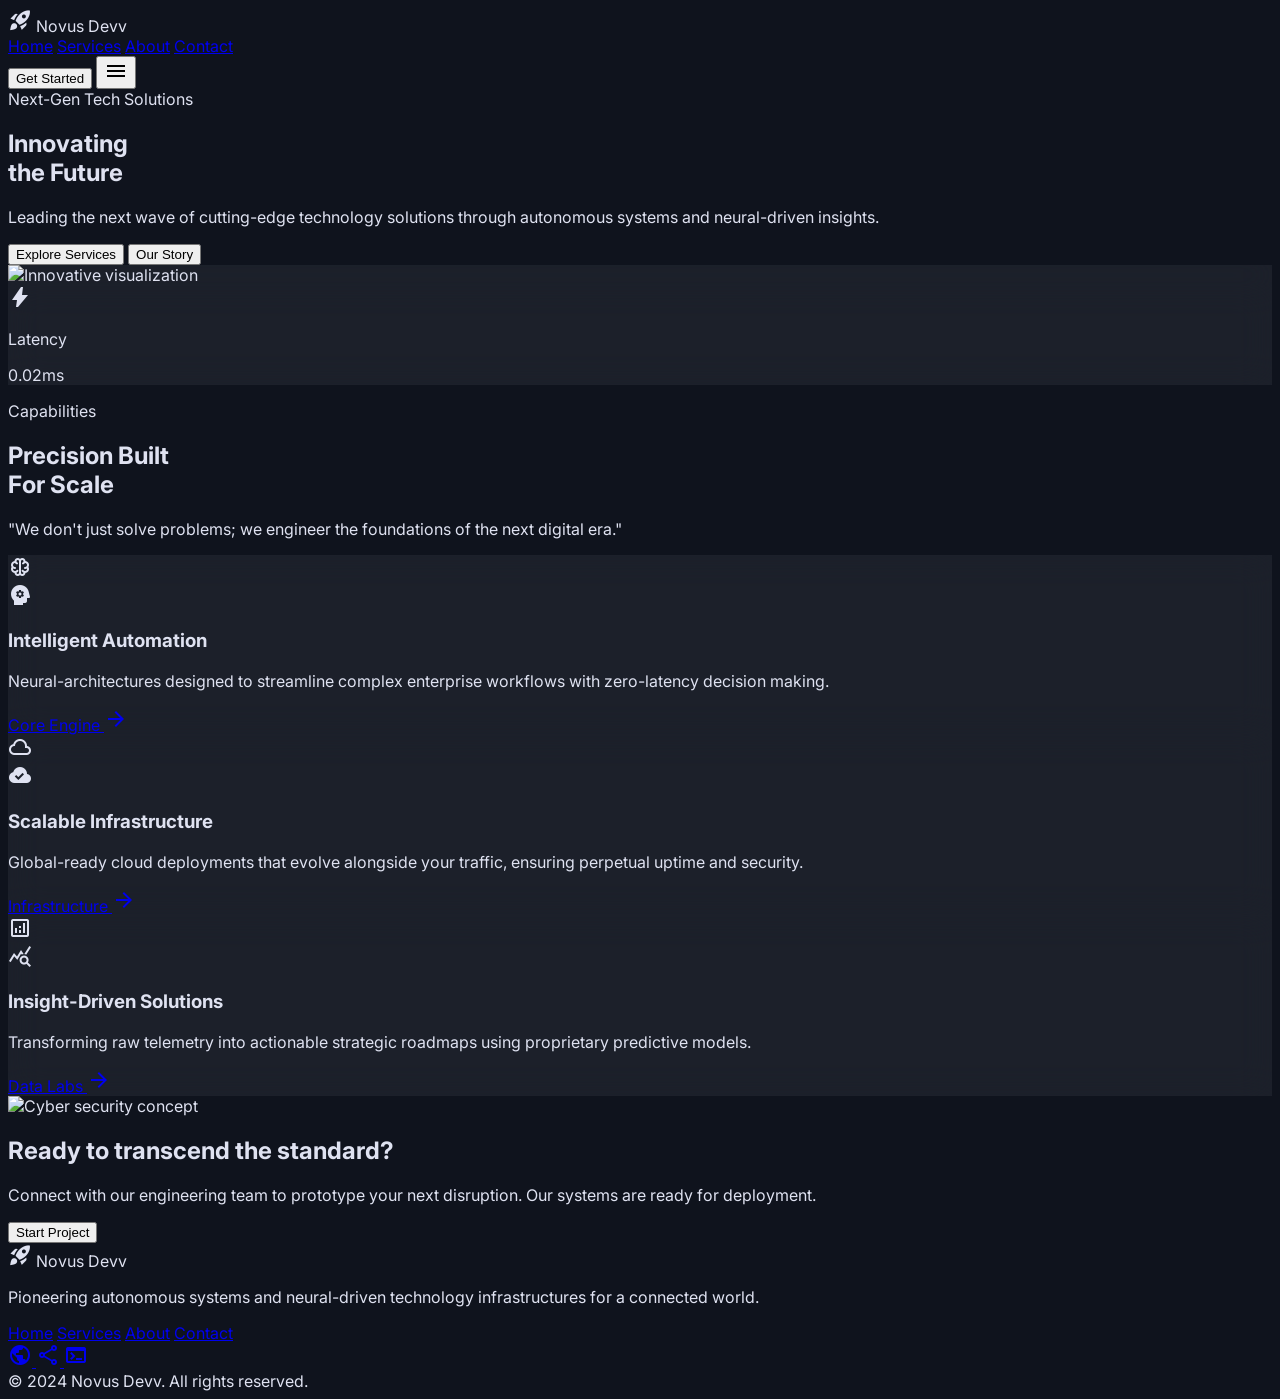
==== index.html @ b2e3a63e "Add files via upload" ====
<!DOCTYPE html>

<html class="dark" lang="en"><head>
<meta charset="utf-8"/>
<meta content="width=device-width, initial-scale=1.0" name="viewport"/>
<title>Novus Devv | Innovating the Future</title>
<script src="https://cdn.tailwindcss.com?plugins=forms,container-queries"></script>
<link href="https://fonts.googleapis.com/css2?family=Inter:wght@100..900&amp;display=swap" rel="stylesheet"/>
<link href="https://fonts.googleapis.com/css2?family=Material+Symbols+Outlined:wght,FILL@100..700,0..1&amp;display=swap" rel="stylesheet"/>
<link href="https://fonts.googleapis.com/css2?family=Material+Symbols+Outlined:wght,FILL@100..700,0..1&amp;display=swap" rel="stylesheet"/>
<script id="tailwind-config">
      tailwind.config = {
        darkMode: "class",
        theme: {
          extend: {
            colors: {
              "on-primary-container": "#00626e",
              "secondary-fixed": "#dfe2f1",
              "on-tertiary-fixed": "#1a1c1c",
              "surface-dim": "#0f131d",
              "on-secondary-container": "#b5b8c6",
              "tertiary-fixed-dim": "#c6c6c7",
              "secondary": "#c3c6d4",
              "inverse-surface": "#dfe2f1",
              "tertiary": "#ececec",
              "outline-variant": "#3b494c",
              "surface-container-low": "#171b26",
              "on-primary-fixed": "#001f24",
              "surface-variant": "#313540",
              "surface-bright": "#353944",
              "tertiary-container": "#d0d0d0",
              "on-secondary-fixed-variant": "#434652",
              "error": "#ffb4ab",
              "surface-container-high": "#262a35",
              "surface-tint": "#00daf3",
              "on-surface": "#dfe2f1",
              "primary-fixed-dim": "#00daf3",
              "on-background": "#dfe2f1",
              "on-secondary-fixed": "#171b26",
              "outline": "#849396",
              "secondary-container": "#454955",
              "on-secondary": "#2c303b",
              "on-tertiary": "#2f3131",
              "error-container": "#93000a",
              "on-surface-variant": "#bac9cc",
              "background": "#0f131d",
              "on-tertiary-container": "#575959",
              "secondary-fixed-dim": "#c3c6d4",
              "inverse-primary": "#006875",
              "on-primary-fixed-variant": "#004f58",
              "tertiary-fixed": "#e2e2e2",
              "surface-container-lowest": "#0a0e18",
              "inverse-on-surface": "#2c303b",
              "on-tertiary-fixed-variant": "#454747",
              "surface-container": "#1c1f2a",
              "on-error-container": "#ffdad6",
              "primary-fixed": "#9cf0ff",
              "on-primary": "#00363d",
              "primary-container": "#00e5ff",
              "primary": "#c3f5ff",
              "on-error": "#690005",
              "surface-container-highest": "#313540",
              "surface": "#0f131d"
            },
            fontFamily: {
              "headline": ["Inter"],
              "body": ["Inter"],
              "label": ["Inter"]
            },
            borderRadius: {"DEFAULT": "0.25rem", "lg": "0.5rem", "xl": "0.75rem", "2xl": "1rem", "3xl": "1.5rem", "full": "9999px"},
          },
        },
      }
    </script>
<style>
      body {
        background-color: #0f131d;
        color: #dfe2f1;
        font-family: 'Inter', sans-serif;
      }
      .material-symbols-outlined {
        font-variation-settings: 'FILL' 0, 'wght' 400, 'GRAD' 0, 'opsz' 24;
      }
      .glass-panel {
        background: rgba(49, 53, 64, 0.4);
        backdrop-filter: blur(16px);
        -webkit-backdrop-filter: blur(16px);
      }
      .glow-shadow {
        box-shadow: 0 20px 50px rgba(0, 229, 255, 0.08);
      }
    </style>
<style>
    body {
      min-height: max(884px, 100dvh);
    }
  </style>
  </head>
<body class="selection:bg-primary-container selection:text-on-primary-container">
<!-- TopAppBar -->
<header class="fixed top-0 w-full z-50 bg-slate-950/60 backdrop-blur-xl shadow-[0_20px_50px_rgba(0,229,255,0.08)]">
<div class="flex justify-between items-center w-full px-8 py-4 max-w-7xl mx-auto">
<div class="flex items-center gap-3 group cursor-pointer">
<span class="material-symbols-outlined text-cyan-400 text-3xl" style="font-variation-settings: 'FILL' 1;">rocket_launch</span>
<span class="text-cyan-400 font-black tracking-tighter text-2xl uppercase font-['Inter']">Novus Devv</span>
</div>
<nav class="hidden md:flex items-center gap-8">
<a class="text-cyan-400 font-bold border-b-2 border-cyan-400 pb-1" href="index.html">Home</a>
<a class="text-slate-400 font-medium hover:text-cyan-200 transition-colors" href="services.html">Services</a>
<a class="text-slate-400 font-medium hover:text-cyan-200 transition-colors" href="about.html">About</a>
<a class="text-slate-400 font-medium hover:text-cyan-200 transition-colors" href="contact.html">Contact</a>
</nav>
<div class="flex items-center gap-4">
<button class="hidden md:block px-6 py-2.5 bg-gradient-to-br from-primary-container to-primary-fixed-dim text-on-primary-container font-bold rounded-full active:scale-95 transition-all duration-300 shadow-lg shadow-cyan-500/20 hover:shadow-cyan-500/40">
                    Get Started
                </button>
<button class="md:hidden text-on-surface p-2 hover:bg-white/5 rounded-xl transition-colors">
<span class="material-symbols-outlined text-3xl">menu</span>
</button>
</div>
</div>
<div class="h-[1px] w-full bg-gradient-to-r from-transparent via-cyan-500/20 to-transparent"></div>
</header>
<main>
<!-- Hero Section -->
<section class="relative pt-44 pb-24 px-8 overflow-hidden min-h-screen flex items-center">
<!-- Background Decorative Elements -->
<div class="absolute top-[-10%] right-[-5%] w-[600px] h-[600px] bg-primary-container/10 rounded-full blur-[120px]"></div>
<div class="absolute bottom-[10%] left-[-5%] w-[400px] h-[400px] bg-surface-container-highest/30 rounded-full blur-[100px]"></div>
<div class="max-w-7xl mx-auto w-full grid grid-cols-1 lg:grid-cols-2 gap-16 items-center relative z-10">
<div class="space-y-8">
<div class="inline-flex items-center gap-2 px-3 py-1 rounded-full bg-primary-container/10 border border-primary-container/20">
<span class="w-2 h-2 rounded-full bg-primary-container animate-pulse"></span>
<span class="text-[10px] uppercase tracking-[0.2em] font-bold text-primary-container">Next-Gen Tech Solutions</span>
</div>
<h1 class="font-['Inter'] font-black tracking-tight text-6xl md:text-8xl text-on-background leading-[0.9]">
                        Innovating <br/> <span class="text-transparent bg-clip-text bg-gradient-to-r from-primary-container via-cyan-300 to-white">the Future</span>
</h1>
<p class="text-on-surface-variant text-xl md:text-2xl max-w-xl leading-relaxed">
                        Leading the next wave of cutting-edge technology solutions through autonomous systems and neural-driven insights.
                    </p>
<div class="flex flex-wrap gap-6 pt-4">
<button class="px-10 py-4 bg-gradient-to-br from-primary-container to-primary-fixed-dim text-on-primary-container font-extrabold rounded-3xl active:scale-95 transition-all duration-300 hover:scale-105 shadow-2xl shadow-cyan-500/25">
                            Explore Services
                        </button>
<button class="px-10 py-4 border-2 border-outline-variant/30 text-on-surface font-bold rounded-3xl hover:bg-white/5 transition-all duration-300 active:scale-95">
                            Our Story
                        </button>
</div>
</div>
<div class="relative group">
<div class="absolute -inset-1 bg-gradient-to-r from-cyan-500/20 to-purple-500/20 rounded-3xl blur opacity-30 group-hover:opacity-100 transition duration-1000 group-hover:duration-200"></div>
<div class="relative aspect-square rounded-3xl overflow-hidden border border-white/10 glass-panel flex items-center justify-center">
<img alt="Innovative visualization" class="w-full h-full object-cover mix-blend-luminosity opacity-60 hover:opacity-90 transition-opacity duration-700" data-alt="abstract 3d digital visualization of flowing data particles and glowing geometric structures in deep space environment with cyan accents" src="https://lh3.googleusercontent.com/aida-public/[base64]"/>
<div class="absolute inset-0 bg-gradient-to-t from-background via-transparent to-transparent"></div>
</div>
<!-- Floating Tech Badge -->
<div class="absolute -bottom-6 -left-6 glass-panel p-6 rounded-2xl border border-white/10 shadow-2xl">
<div class="flex items-center gap-4">
<div class="w-12 h-12 rounded-xl bg-primary-container/20 flex items-center justify-center">
<span class="material-symbols-outlined text-primary-container" style="font-variation-settings: 'FILL' 1;">bolt</span>
</div>
<div>
<p class="text-[10px] uppercase tracking-widest text-on-surface-variant font-bold">Latency</p>
<p class="text-2xl font-black text-on-surface">0.02ms</p>
</div>
</div>
</div>
</div>
</div>
</section>
<!-- Why Choose Us Section -->
<section class="py-32 px-8 bg-surface-container-lowest relative">
<div class="max-w-7xl mx-auto">
<div class="flex flex-col md:flex-row justify-between items-end gap-8 mb-20">
<div class="space-y-4">
<p class="text-primary-container font-black tracking-[0.2em] uppercase text-sm">Capabilities</p>
<h2 class="text-4xl md:text-5xl font-['Inter'] font-bold text-on-surface">Precision Built <br/> For Scale</h2>
</div>
<p class="text-on-surface-variant max-w-md text-lg italic">"We don't just solve problems; we engineer the foundations of the next digital era."</p>
</div>
<div class="grid grid-cols-1 md:grid-cols-3 gap-8">
<!-- AI Card -->
<div class="group p-8 rounded-3xl glass-panel border border-white/5 hover:border-primary-container/30 transition-all duration-500 relative overflow-hidden">
<div class="absolute top-0 right-0 p-4 opacity-5 group-hover:opacity-20 transition-opacity">
<span class="material-symbols-outlined text-8xl">neurology</span>
</div>
<div class="w-16 h-16 rounded-2xl bg-cyan-500/10 flex items-center justify-center mb-8 group-hover:scale-110 transition-transform duration-500">
<span class="material-symbols-outlined text-cyan-400 text-3xl" style="font-variation-settings: 'FILL' 1;">psychology</span>
</div>
<h3 class="text-2xl font-bold mb-4 text-on-surface">Intelligent Automation</h3>
<p class="text-on-surface-variant leading-relaxed">Neural-architectures designed to streamline complex enterprise workflows with zero-latency decision making.</p>
<div class="mt-8 pt-8 border-t border-white/5">
<a class="text-cyan-400 font-bold text-sm uppercase tracking-widest flex items-center gap-2 group/link" href="#">
                                Core Engine 
                                <span class="material-symbols-outlined text-sm group-hover/link:translate-x-1 transition-transform">arrow_forward</span>
</a>
</div>
</div>
<!-- Cloud Card -->
<div class="group p-8 rounded-3xl glass-panel border border-white/5 hover:border-primary-container/30 transition-all duration-500 relative overflow-hidden">
<div class="absolute top-0 right-0 p-4 opacity-5 group-hover:opacity-20 transition-opacity">
<span class="material-symbols-outlined text-8xl">cloud_queue</span>
</div>
<div class="w-16 h-16 rounded-2xl bg-cyan-500/10 flex items-center justify-center mb-8 group-hover:scale-110 transition-transform duration-500">
<span class="material-symbols-outlined text-cyan-400 text-3xl" style="font-variation-settings: 'FILL' 1;">cloud_done</span>
</div>
<h3 class="text-2xl font-bold mb-4 text-on-surface">Scalable Infrastructure</h3>
<p class="text-on-surface-variant leading-relaxed">Global-ready cloud deployments that evolve alongside your traffic, ensuring perpetual uptime and security.</p>
<div class="mt-8 pt-8 border-t border-white/5">
<a class="text-cyan-400 font-bold text-sm uppercase tracking-widest flex items-center gap-2 group/link" href="#">
                                Infrastructure
                                <span class="material-symbols-outlined text-sm group-hover/link:translate-x-1 transition-transform">arrow_forward</span>
</a>
</div>
</div>
<!-- Data Card -->
<div class="group p-8 rounded-3xl glass-panel border border-white/5 hover:border-primary-container/30 transition-all duration-500 relative overflow-hidden">
<div class="absolute top-0 right-0 p-4 opacity-5 group-hover:opacity-20 transition-opacity">
<span class="material-symbols-outlined text-8xl">analytics</span>
</div>
<div class="w-16 h-16 rounded-2xl bg-cyan-500/10 flex items-center justify-center mb-8 group-hover:scale-110 transition-transform duration-500">
<span class="material-symbols-outlined text-cyan-400 text-3xl" style="font-variation-settings: 'FILL' 1;">query_stats</span>
</div>
<h3 class="text-2xl font-bold mb-4 text-on-surface">Insight-Driven Solutions</h3>
<p class="text-on-surface-variant leading-relaxed">Transforming raw telemetry into actionable strategic roadmaps using proprietary predictive models.</p>
<div class="mt-8 pt-8 border-t border-white/5">
<a class="text-cyan-400 font-bold text-sm uppercase tracking-widest flex items-center gap-2 group/link" href="#">
                                Data Labs
                                <span class="material-symbols-outlined text-sm group-hover/link:translate-x-1 transition-transform">arrow_forward</span>
</a>
</div>
</div>
</div>
</div>
</section>
<!-- CTA Feature Section -->
<section class="py-24 px-8">
<div class="max-w-7xl mx-auto">
<div class="relative rounded-[3rem] overflow-hidden bg-surface-container-high p-12 md:p-24 border border-white/5">
<div class="absolute top-0 right-0 w-1/2 h-full">
<img alt="Cyber security concept" class="w-full h-full object-cover opacity-20 mix-blend-overlay" data-alt="high-tech cyber security server room with glowing blue led lights and futuristic hardware racks in dark environment" src="https://lh3.googleusercontent.com/aida-public/[base64]"/>
</div>
<div class="relative z-10 max-w-2xl space-y-8">
<h2 class="text-4xl md:text-6xl font-bold text-on-surface leading-tight">Ready to transcend the <span class="text-cyan-400">standard?</span></h2>
<p class="text-xl text-on-surface-variant">Connect with our engineering team to prototype your next disruption. Our systems are ready for deployment.</p>
<div class="flex gap-4">
<button class="bg-primary-container text-on-primary-container px-8 py-4 rounded-2xl font-bold hover:shadow-[0_0_30px_rgba(0,229,255,0.4)] transition-all">Start Project</button>
</div>
</div>
</div>
</div>
</section>
</main>
<!-- Footer -->
<footer class="w-full rounded-t-[2rem] mt-20 bg-slate-950 border-t border-slate-800/50">
<div class="flex flex-col md:flex-row justify-between items-center w-full px-12 py-12 max-w-7xl mx-auto gap-8">
<div class="flex flex-col gap-4 items-center md:items-start">
<div class="flex items-center gap-2">
<span class="material-symbols-outlined text-cyan-400" style="font-variation-settings: 'FILL' 1;">rocket_launch</span>
<span class="text-cyan-400 font-bold uppercase tracking-tighter">Novus Devv</span>
</div>
<p class="text-slate-500 font-['Inter'] text-[11px] uppercase tracking-[0.1em] font-medium max-w-xs text-center md:text-left">
                    Pioneering autonomous systems and neural-driven technology infrastructures for a connected world.
                </p>
</div>
<div class="flex flex-wrap justify-center gap-8">
<a class="text-slate-500 font-['Inter'] text-[11px] uppercase tracking-[0.1em] font-medium hover:text-cyan-300 transition-colors" href="index.html">Home</a>
<a class="text-slate-500 font-['Inter'] text-[11px] uppercase tracking-[0.1em] font-medium hover:text-cyan-300 transition-colors" href="services.html">Services</a>
<a class="text-slate-500 font-['Inter'] text-[11px] uppercase tracking-[0.1em] font-medium hover:text-cyan-300 transition-colors" href="about.html">About</a>
<a class="text-slate-500 font-['Inter'] text-[11px] uppercase tracking-[0.1em] font-medium hover:text-cyan-300 transition-colors" href="contact.html">Contact</a>
</div>
<div class="flex flex-col items-center md:items-end gap-4">
<div class="flex gap-6">
<a class="text-slate-500 hover:text-cyan-400 transition-colors" href="#">
<span class="material-symbols-outlined">public</span>
</a>
<a class="text-slate-500 hover:text-cyan-400 transition-colors" href="#">
<span class="material-symbols-outlined">share</span>
</a>
<a class="text-slate-500 hover:text-cyan-400 transition-colors" href="#">
<span class="material-symbols-outlined">terminal</span>
</a>
</div>
<span class="text-slate-500 font-['Inter'] text-[11px] uppercase tracking-[0.1em] font-medium opacity-60">© 2024 Novus Devv. All rights reserved.</span>
</div>
</div>
</footer>
</body></html>
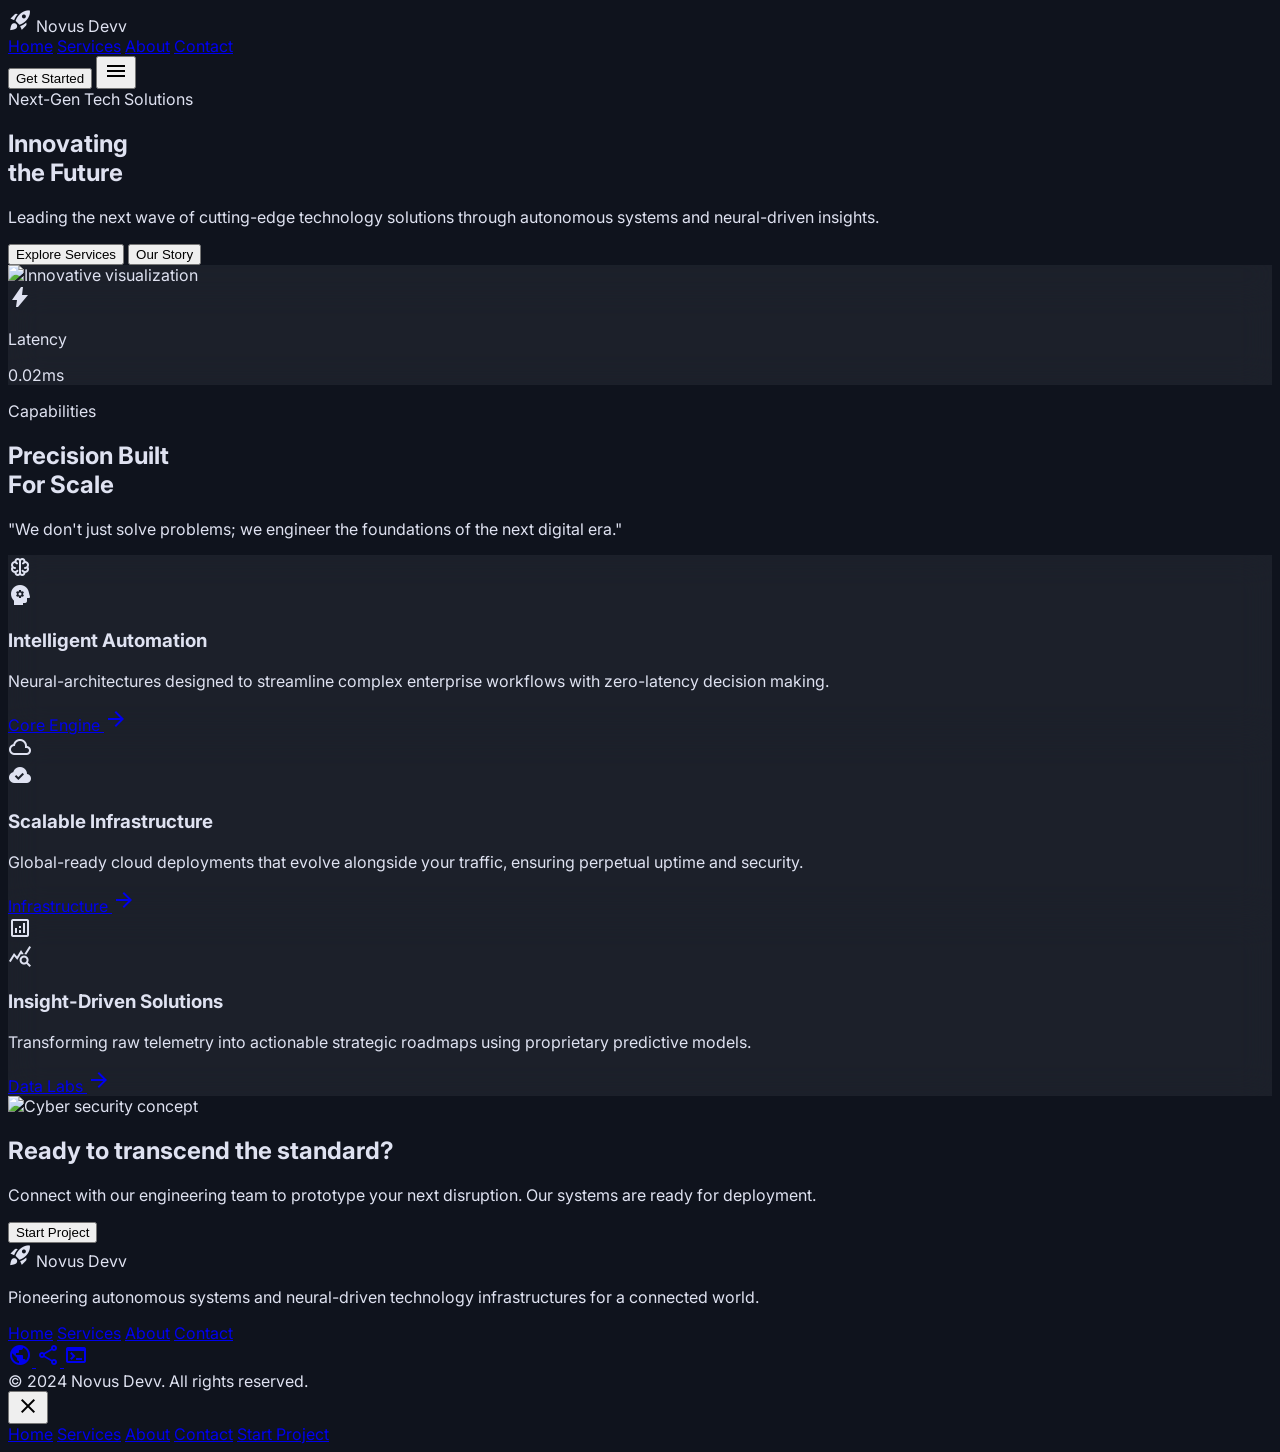
==== commit db427e9e: "Add files via upload" ====
--- a/index.html
+++ b/index.html
@@ -4,6 +4,8 @@
 <meta charset="utf-8"/>
 <meta content="width=device-width, initial-scale=1.0" name="viewport"/>
 <title>Novus Devv | Innovating the Future</title>
+<link rel="icon" type="image/png" href="logo.png">
+
 <script src="https://cdn.tailwindcss.com?plugins=forms,container-queries"></script>
 <link href="https://fonts.googleapis.com/css2?family=Inter:wght@100..900&amp;display=swap" rel="stylesheet"/>
 <link href="https://fonts.googleapis.com/css2?family=Material+Symbols+Outlined:wght,FILL@100..700,0..1&amp;display=swap" rel="stylesheet"/>
@@ -105,17 +107,17 @@
 <span class="text-cyan-400 font-black tracking-tighter text-2xl uppercase font-['Inter']">Novus Devv</span>
 </div>
 <nav class="hidden md:flex items-center gap-8">
-<a class="text-cyan-400 font-bold border-b-2 border-cyan-400 pb-1" href="index.html">Home</a>
-<a class="text-slate-400 font-medium hover:text-cyan-200 transition-colors" href="services.html">Services</a>
-<a class="text-slate-400 font-medium hover:text-cyan-200 transition-colors" href="about.html">About</a>
-<a class="text-slate-400 font-medium hover:text-cyan-200 transition-colors" href="contact.html">Contact</a>
+<a class="text-cyan-400 font-bold border-b-2 border-cyan-400 pb-1 uppercase tracking-[0.1em] text-[0.6875rem]" href="index.html">Home</a>
+<a class="text-slate-400 font-medium hover:text-cyan-200 transition-colors uppercase tracking-[0.1em] text-[0.6875rem]" href="services.html">Services</a>
+<a class="text-slate-400 font-medium hover:text-cyan-200 transition-colors uppercase tracking-[0.1em] text-[0.6875rem]" href="about.html">About</a>
+<a class="text-slate-400 font-medium hover:text-cyan-200 transition-colors uppercase tracking-[0.1em] text-[0.6875rem]" href="contact.html">Contact</a>
 </nav>
 <div class="flex items-center gap-4">
-<button class="hidden md:block px-6 py-2.5 bg-gradient-to-br from-primary-container to-primary-fixed-dim text-on-primary-container font-bold rounded-full active:scale-95 transition-all duration-300 shadow-lg shadow-cyan-500/20 hover:shadow-cyan-500/40">
-                    Get Started
-                </button>
-<button class="md:hidden text-on-surface p-2 hover:bg-white/5 rounded-xl transition-colors">
-<span class="material-symbols-outlined text-3xl">menu</span>
+<button class="hidden md:block px-6 py-2.5 bg-gradient-to-br from-primary-container to-primary-fixed-dim text-on-primary-container font-bold rounded-full active:scale-95 transition-all duration-300 shadow-lg shadow-cyan-500/20 hover:shadow-cyan-500/40 uppercase tracking-widest text-[0.6875rem]">
+    Get Started
+</button>
+<button class="md:hidden text-cyan-400 p-2 hover:bg-white/5 rounded-xl transition-colors">
+<span class="material-symbols-outlined text-3xl" data-icon="menu">menu</span>
 </button>
 </div>
 </div>
@@ -133,7 +135,7 @@
 <span class="w-2 h-2 rounded-full bg-primary-container animate-pulse"></span>
 <span class="text-[10px] uppercase tracking-[0.2em] font-bold text-primary-container">Next-Gen Tech Solutions</span>
 </div>
-<h1 class="font-['Inter'] font-black tracking-tight text-6xl md:text-8xl text-on-background leading-[0.9]">
+<h1 class="font-['Inter'] font-black tracking-tight text-5xl md:text-8xl text-on-background leading-[0.9]">
                         Innovating <br/> <span class="text-transparent bg-clip-text bg-gradient-to-r from-primary-container via-cyan-300 to-white">the Future</span>
 </h1>
 <p class="text-on-surface-variant text-xl md:text-2xl max-w-xl leading-relaxed">
@@ -258,11 +260,11 @@
 <div class="flex flex-col gap-4 items-center md:items-start">
 <div class="flex items-center gap-2">
 <span class="material-symbols-outlined text-cyan-400" style="font-variation-settings: 'FILL' 1;">rocket_launch</span>
-<span class="text-cyan-400 font-bold uppercase tracking-tighter">Novus Devv</span>
+<span class="text-cyan-400 font-bold uppercase tracking-tighter text-xl">Novus Devv</span>
 </div>
 <p class="text-slate-500 font-['Inter'] text-[11px] uppercase tracking-[0.1em] font-medium max-w-xs text-center md:text-left">
-                    Pioneering autonomous systems and neural-driven technology infrastructures for a connected world.
-                </p>
+    Pioneering autonomous systems and neural-driven technology infrastructures for a connected world.
+</p>
 </div>
 <div class="flex flex-wrap justify-center gap-8">
 <a class="text-slate-500 font-['Inter'] text-[11px] uppercase tracking-[0.1em] font-medium hover:text-cyan-300 transition-colors" href="index.html">Home</a>
@@ -286,4 +288,58 @@
 </div>
 </div>
 </footer>
+
+    <!-- Mobile Menu Overlay -->
+    <div id="mobile-menu" class="fixed inset-0 bg-[#0f131d]/98 backdrop-blur-3xl z-[100] hidden flex-col items-center justify-center pt-24 pb-8 px-8 opacity-0 transition-opacity duration-300">
+        <button id="close-menu" class="absolute top-6 right-8 text-cyan-400 p-2 hover:bg-white/5 rounded-xl transition-colors">
+            <span class="material-symbols-outlined text-4xl">close</span>
+        </button>
+        <div class="flex flex-col items-center gap-10 w-full">
+            <a href="index.html" class="text-4xl font-black text-slate-400 hover:text-cyan-400 uppercase tracking-widest transition-colors">Home</a>
+            <a href="services.html" class="text-4xl font-black text-slate-400 hover:text-cyan-400 uppercase tracking-widest transition-colors">Services</a>
+            <a href="about.html" class="text-4xl font-black text-slate-400 hover:text-cyan-400 uppercase tracking-widest transition-colors">About</a>
+            <a href="contact.html" class="text-4xl font-black text-slate-400 hover:text-cyan-400 uppercase tracking-widest transition-colors">Contact</a>
+            <a href="contact.html" class="mt-8 px-10 py-5 bg-gradient-to-br from-[#00e5ff] to-[#00daf3] text-[#00363d] font-black rounded-full text-xl shadow-[0_0_30px_rgba(0,229,255,0.3)] tracking-widest uppercase">Start Project</a>
+        </div>
+    </div>
+    <script>
+        document.addEventListener('DOMContentLoaded', () => {
+            const menuBtns = document.querySelectorAll('button.md\\:hidden, button:has(.material-symbols-outlined:contains("menu"))');
+            let menuBtn = Array.from(menuBtns).find(b => b.textContent.includes('menu'));
+            if(!menuBtn) {
+                // Also search by data-icon just in case
+                menuBtns.forEach(btn => {
+                    if(btn.innerHTML.includes('menu')) {
+                        menuBtn = btn;
+                    }
+                });
+            }
+            // Add a safety check for standard Tailwind class if previous logic fails
+            if(!menuBtn) menuBtn = document.querySelector('button.md\\:hidden');
+
+            const mobileMenu = document.getElementById('mobile-menu');
+            const closeBtn = document.getElementById('close-menu');
+            
+            if(menuBtn && mobileMenu && closeBtn) {
+                menuBtn.addEventListener('click', () => {
+                    mobileMenu.classList.remove('hidden');
+                    mobileMenu.classList.add('flex');
+                    setTimeout(() => {
+                        mobileMenu.classList.remove('opacity-0');
+                        mobileMenu.classList.add('opacity-100');
+                    }, 50);
+                });
+                
+                closeBtn.addEventListener('click', () => {
+                    mobileMenu.classList.remove('opacity-100');
+                    mobileMenu.classList.add('opacity-0');
+                    setTimeout(() => {
+                        mobileMenu.classList.remove('flex');
+                        mobileMenu.classList.add('hidden');
+                    }, 300);
+                });
+            }
+        });
+    </script>
+
 </body></html>
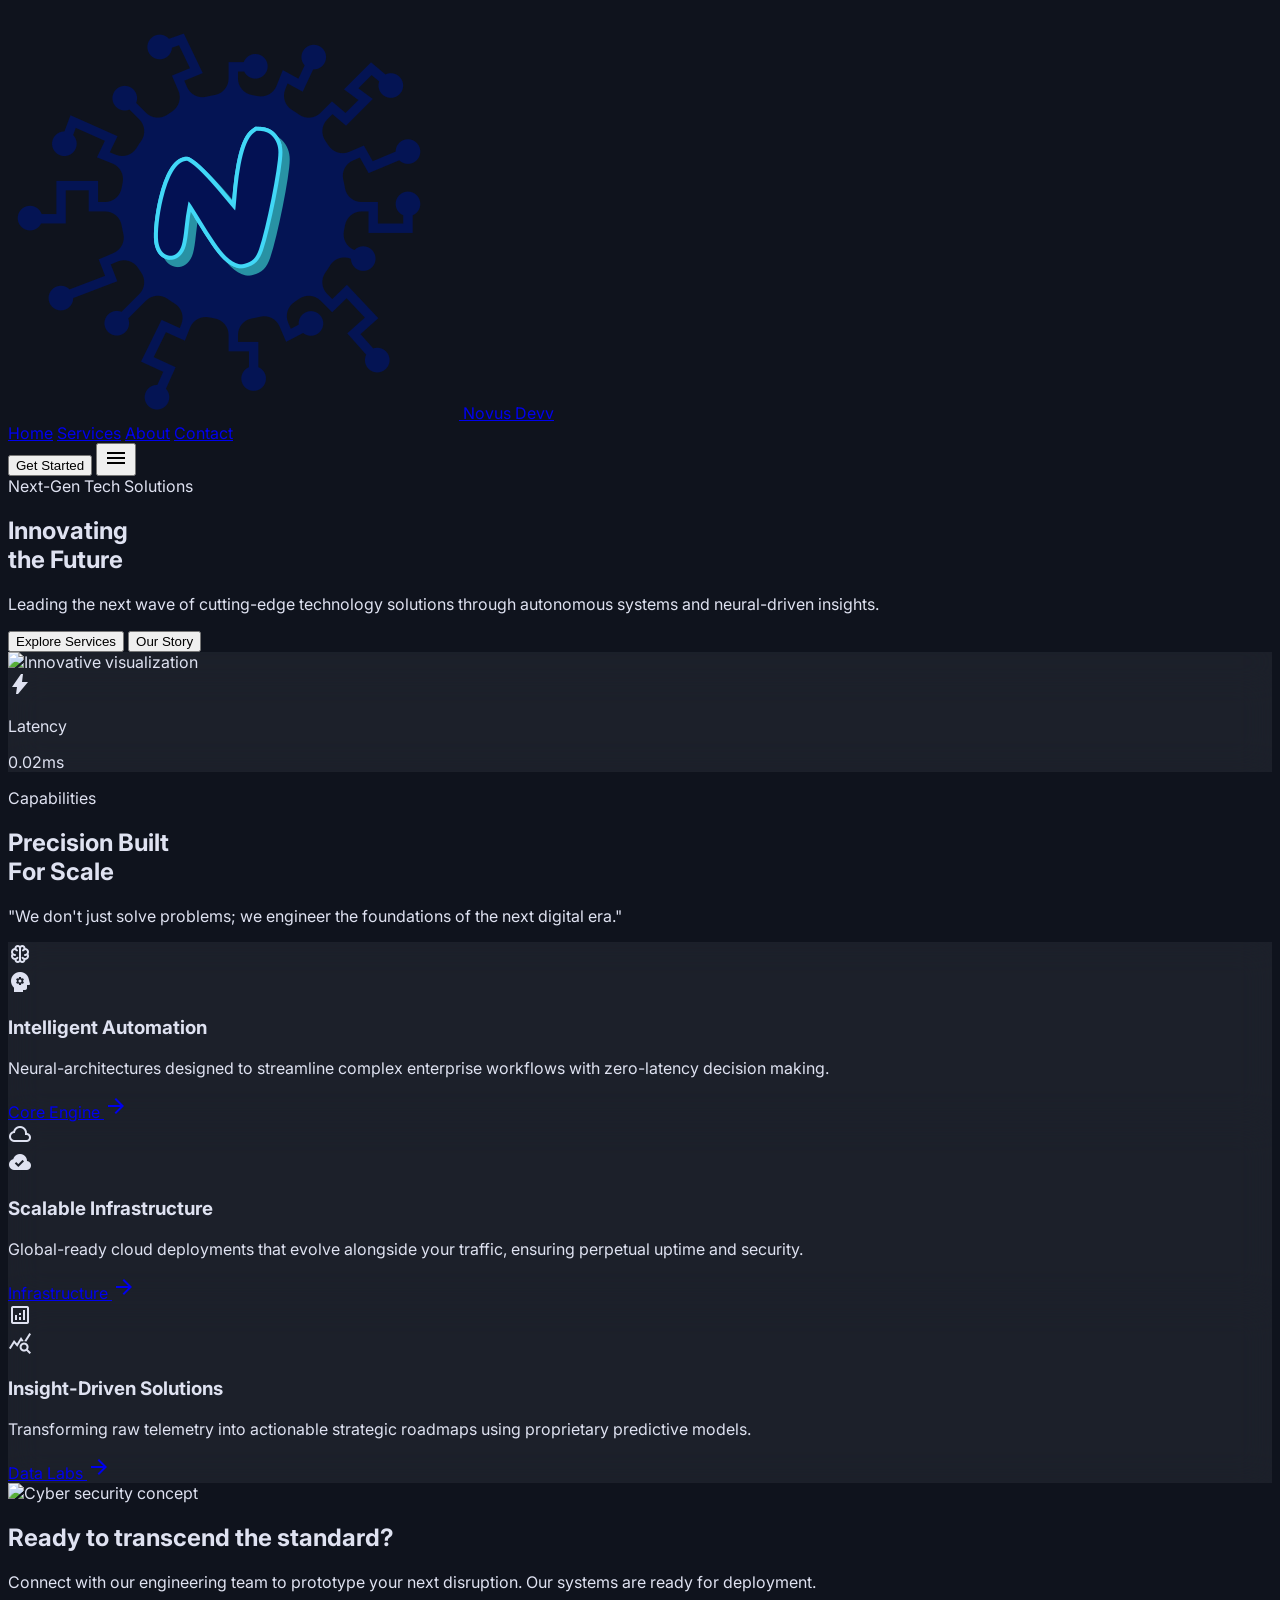
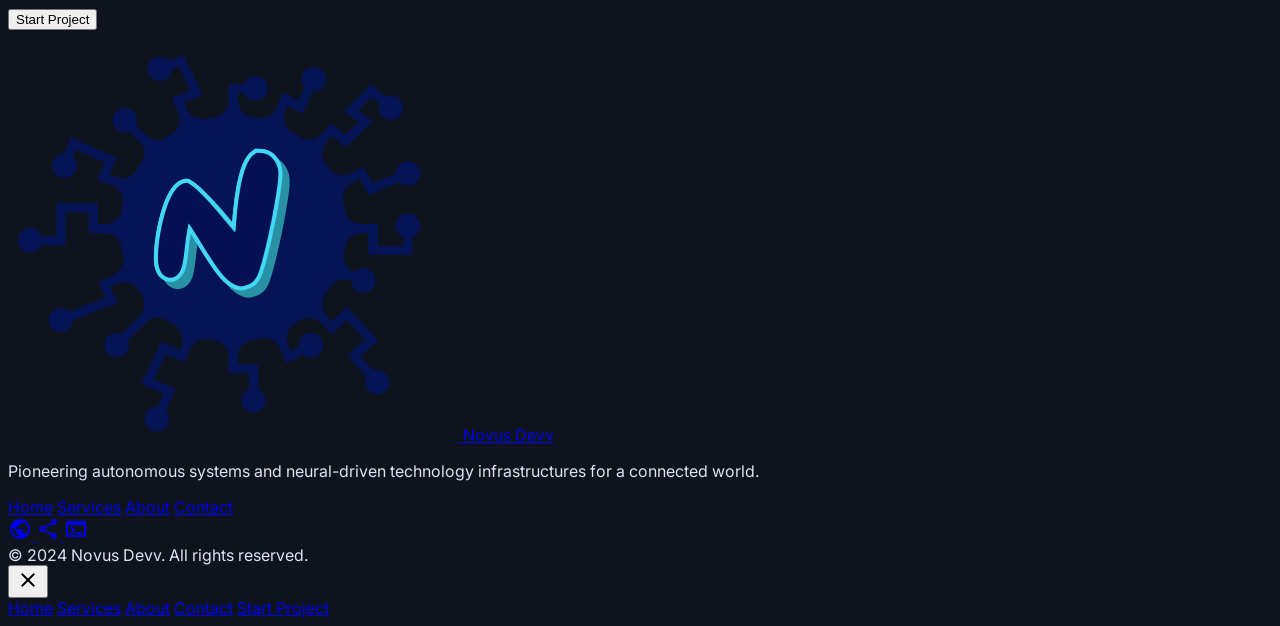
==== commit d76afab5: "Add files via upload" ====
--- a/index.html
+++ b/index.html
@@ -102,10 +102,10 @@
 <!-- TopAppBar -->
 <header class="fixed top-0 w-full z-50 bg-slate-950/60 backdrop-blur-xl shadow-[0_20px_50px_rgba(0,229,255,0.08)]">
 <div class="flex justify-between items-center w-full px-8 py-4 max-w-7xl mx-auto">
-<div class="flex items-center gap-3 group cursor-pointer">
-<span class="material-symbols-outlined text-cyan-400 text-3xl" style="font-variation-settings: 'FILL' 1;">rocket_launch</span>
+<a href="index.html" class="flex items-center gap-3 group cursor-pointer hover:opacity-80 transition-opacity">
+<img src="logo.png" alt="Novus Devv" class="h-8 w-auto object-contain">
 <span class="text-cyan-400 font-black tracking-tighter text-2xl uppercase font-['Inter']">Novus Devv</span>
-</div>
+</a>
 <nav class="hidden md:flex items-center gap-8">
 <a class="text-cyan-400 font-bold border-b-2 border-cyan-400 pb-1 uppercase tracking-[0.1em] text-[0.6875rem]" href="index.html">Home</a>
 <a class="text-slate-400 font-medium hover:text-cyan-200 transition-colors uppercase tracking-[0.1em] text-[0.6875rem]" href="services.html">Services</a>
@@ -258,10 +258,10 @@
 <footer class="w-full rounded-t-[2rem] mt-20 bg-slate-950 border-t border-slate-800/50">
 <div class="flex flex-col md:flex-row justify-between items-center w-full px-12 py-12 max-w-7xl mx-auto gap-8">
 <div class="flex flex-col gap-4 items-center md:items-start">
-<div class="flex items-center gap-2">
-<span class="material-symbols-outlined text-cyan-400" style="font-variation-settings: 'FILL' 1;">rocket_launch</span>
+<a href="index.html" class="flex items-center gap-2 hover:opacity-80 transition-opacity">
+<img src="logo.png" alt="Novus Devv" class="h-6 w-auto object-contain">
 <span class="text-cyan-400 font-bold uppercase tracking-tighter text-xl">Novus Devv</span>
-</div>
+</a>
 <p class="text-slate-500 font-['Inter'] text-[11px] uppercase tracking-[0.1em] font-medium max-w-xs text-center md:text-left">
     Pioneering autonomous systems and neural-driven technology infrastructures for a connected world.
 </p>
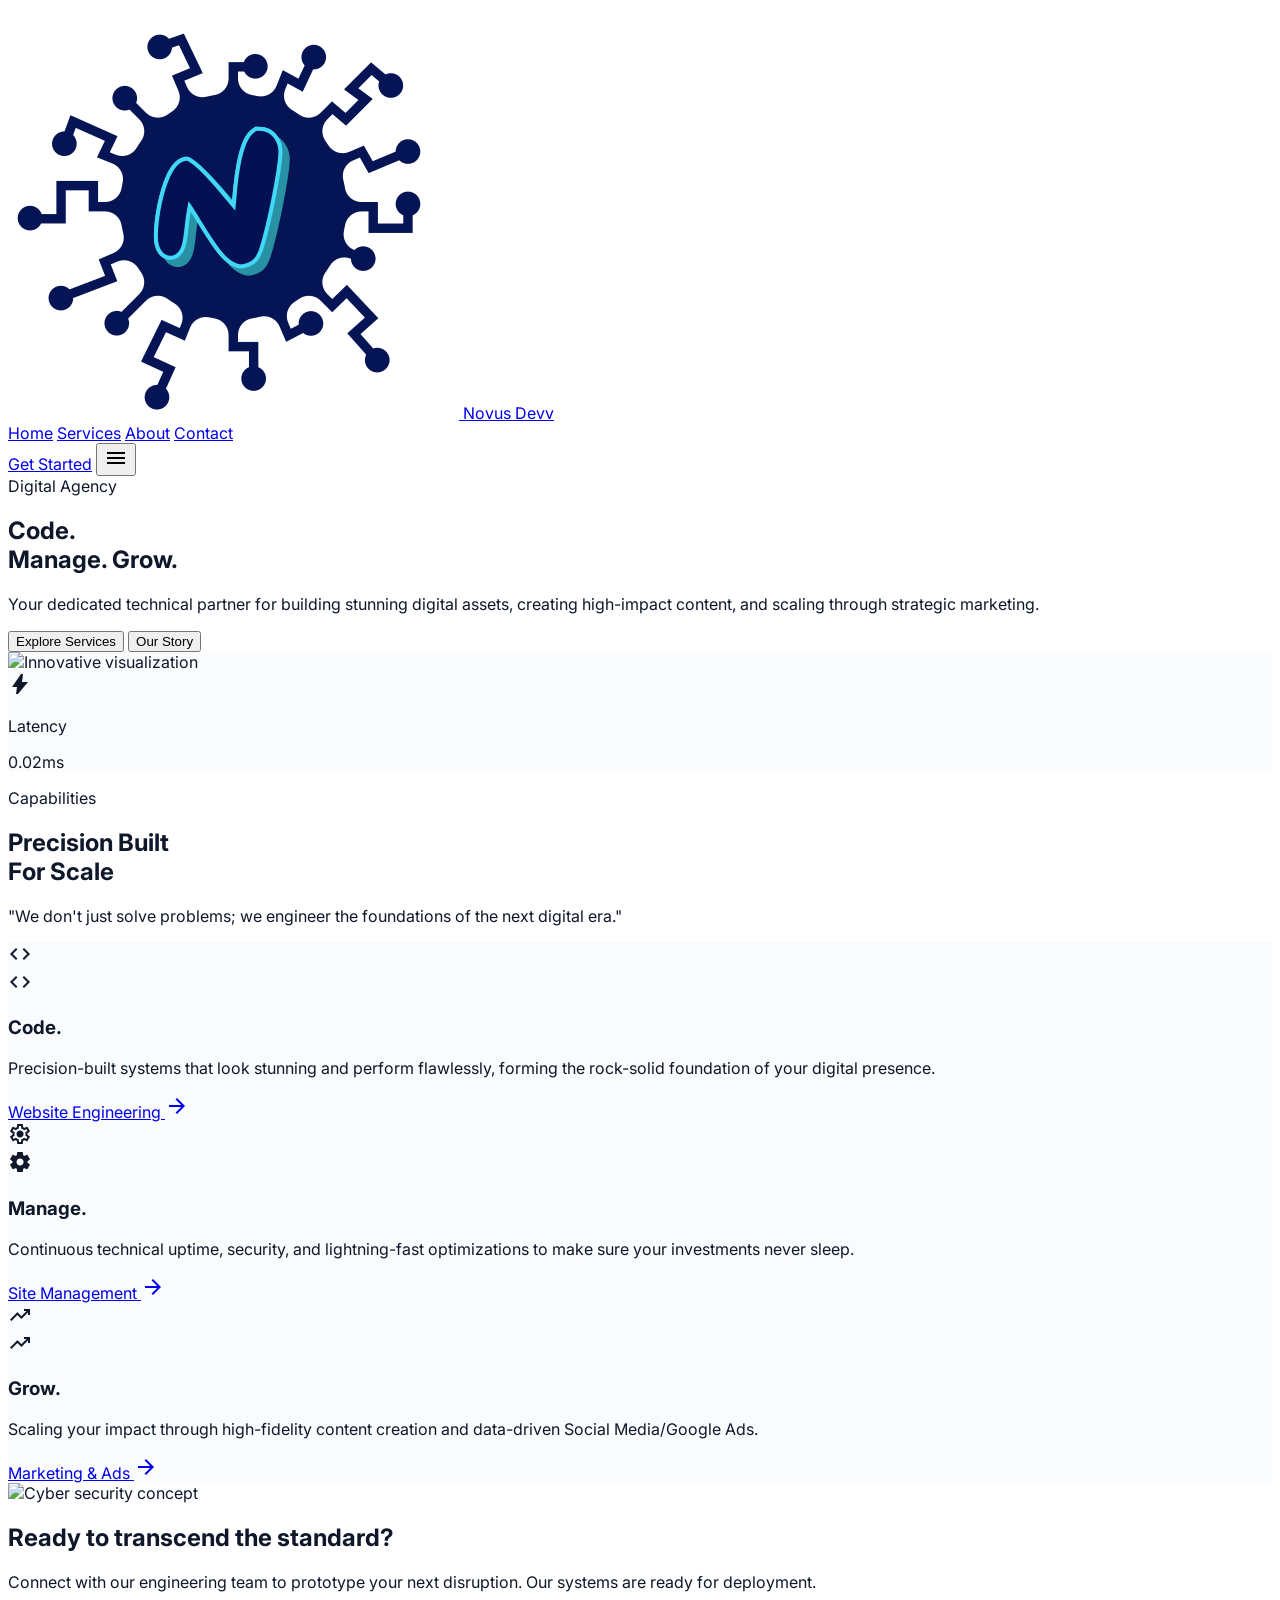
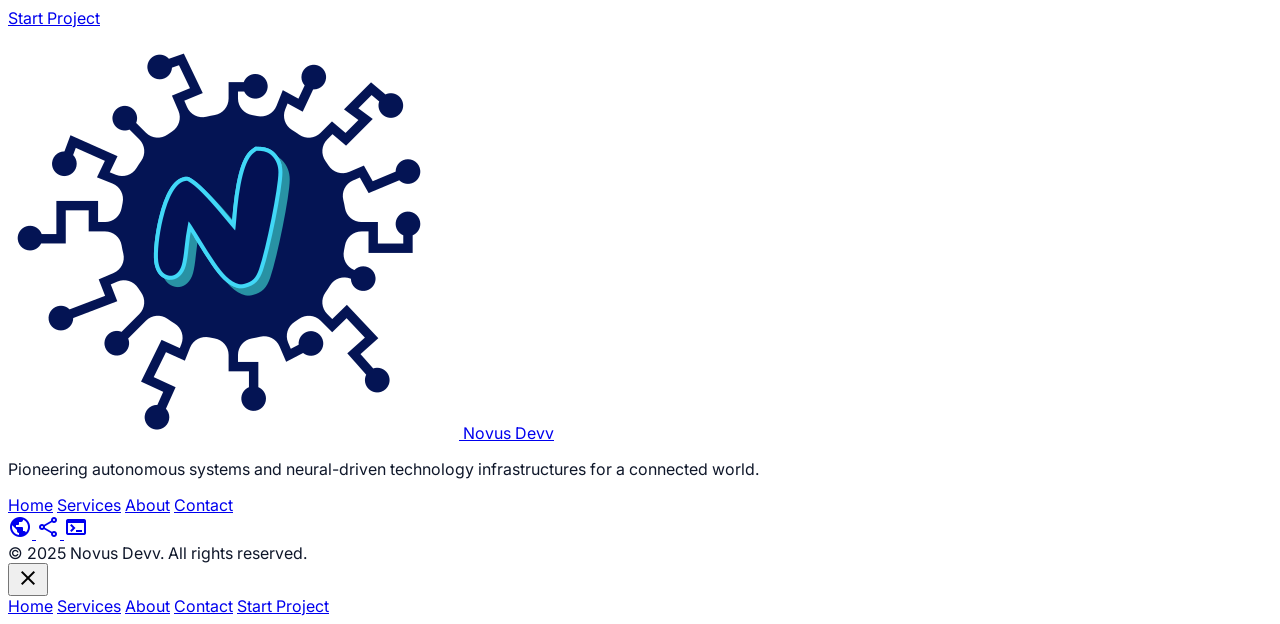
==== commit ab38434b: "Add files via upload" ====
--- a/index.html
+++ b/index.html
@@ -1,6 +1,6 @@
 <!DOCTYPE html>
 
-<html class="dark" lang="en"><head>
+<html class="light" lang="en"><head>
 <meta charset="utf-8"/>
 <meta content="width=device-width, initial-scale=1.0" name="viewport"/>
 <title>Novus Devv | Innovating the Future</title>
@@ -16,53 +16,53 @@
         theme: {
           extend: {
             colors: {
-              "on-primary-container": "#00626e",
-              "secondary-fixed": "#dfe2f1",
+              "on-primary-container": "#ffffff",
+              "secondary-fixed": "#0f172a",
               "on-tertiary-fixed": "#1a1c1c",
-              "surface-dim": "#0f131d",
+              "surface-dim": "#ffffff",
               "on-secondary-container": "#b5b8c6",
               "tertiary-fixed-dim": "#c6c6c7",
               "secondary": "#c3c6d4",
-              "inverse-surface": "#dfe2f1",
+              "inverse-surface": "#0f172a",
               "tertiary": "#ececec",
               "outline-variant": "#3b494c",
-              "surface-container-low": "#171b26",
+              "surface-container-low": "#f8fafc",
               "on-primary-fixed": "#001f24",
-              "surface-variant": "#313540",
+              "surface-variant": "#f1f5f9",
               "surface-bright": "#353944",
               "tertiary-container": "#d0d0d0",
               "on-secondary-fixed-variant": "#434652",
               "error": "#ffb4ab",
-              "surface-container-high": "#262a35",
-              "surface-tint": "#00daf3",
-              "on-surface": "#dfe2f1",
-              "primary-fixed-dim": "#00daf3",
-              "on-background": "#dfe2f1",
-              "on-secondary-fixed": "#171b26",
+              "surface-container-high": "#e2e8f0",
+              "surface-tint": "#1d4ed8",
+              "on-surface": "#0f172a",
+              "primary-fixed-dim": "#1d4ed8",
+              "on-background": "#0f172a",
+              "on-secondary-fixed": "#f8fafc",
               "outline": "#849396",
               "secondary-container": "#454955",
               "on-secondary": "#2c303b",
               "on-tertiary": "#2f3131",
               "error-container": "#93000a",
-              "on-surface-variant": "#bac9cc",
-              "background": "#0f131d",
+              "on-surface-variant": "#475569",
+              "background": "#ffffff",
               "on-tertiary-container": "#575959",
               "secondary-fixed-dim": "#c3c6d4",
               "inverse-primary": "#006875",
               "on-primary-fixed-variant": "#004f58",
               "tertiary-fixed": "#e2e2e2",
-              "surface-container-lowest": "#0a0e18",
+              "surface-container-lowest": "#f8fafc",
               "inverse-on-surface": "#2c303b",
               "on-tertiary-fixed-variant": "#454747",
               "surface-container": "#1c1f2a",
               "on-error-container": "#ffdad6",
               "primary-fixed": "#9cf0ff",
-              "on-primary": "#00363d",
-              "primary-container": "#00e5ff",
+              "on-primary": "#ffffff",
+              "primary-container": "#2563eb",
               "primary": "#c3f5ff",
               "on-error": "#690005",
-              "surface-container-highest": "#313540",
-              "surface": "#0f131d"
+              "surface-container-highest": "#f1f5f9",
+              "surface": "#ffffff"
             },
             fontFamily: {
               "headline": ["Inter"],
@@ -76,20 +76,20 @@
     </script>
 <style>
       body {
-        background-color: #0f131d;
-        color: #dfe2f1;
+        background-color: #ffffff;
+        color: #0f172a;
         font-family: 'Inter', sans-serif;
       }
       .material-symbols-outlined {
         font-variation-settings: 'FILL' 0, 'wght' 400, 'GRAD' 0, 'opsz' 24;
       }
       .glass-panel {
-        background: rgba(49, 53, 64, 0.4);
+        background: rgba(248, 250, 252, 0.8);
         backdrop-filter: blur(16px);
         -webkit-backdrop-filter: blur(16px);
       }
       .glow-shadow {
-        box-shadow: 0 20px 50px rgba(0, 229, 255, 0.08);
+        box-shadow: 0 20px 50px rgba(37, 99, 235, 0.15);
       }
     </style>
 <style>
@@ -100,23 +100,21 @@
   </head>
 <body class="selection:bg-primary-container selection:text-on-primary-container">
 <!-- TopAppBar -->
-<header class="fixed top-0 w-full z-50 bg-slate-950/60 backdrop-blur-xl shadow-[0_20px_50px_rgba(0,229,255,0.08)]">
+<header class="fixed top-0 w-full z-50 bg-white/90 backdrop-blur-xl shadow-[0_20px_50px_rgba(0,229,255,0.08)]">
 <div class="flex justify-between items-center w-full px-8 py-4 max-w-7xl mx-auto">
 <a href="index.html" class="flex items-center gap-3 group cursor-pointer hover:opacity-80 transition-opacity">
 <img src="logo.png" alt="Novus Devv" class="h-8 w-auto object-contain">
-<span class="text-cyan-400 font-black tracking-tighter text-2xl uppercase font-['Inter']">Novus Devv</span>
+<span class="text-blue-600 font-black tracking-tighter text-2xl uppercase font-['Inter']">Novus Devv</span>
 </a>
 <nav class="hidden md:flex items-center gap-8">
-<a class="text-cyan-400 font-bold border-b-2 border-cyan-400 pb-1 uppercase tracking-[0.1em] text-[0.6875rem]" href="index.html">Home</a>
-<a class="text-slate-400 font-medium hover:text-cyan-200 transition-colors uppercase tracking-[0.1em] text-[0.6875rem]" href="services.html">Services</a>
-<a class="text-slate-400 font-medium hover:text-cyan-200 transition-colors uppercase tracking-[0.1em] text-[0.6875rem]" href="about.html">About</a>
-<a class="text-slate-400 font-medium hover:text-cyan-200 transition-colors uppercase tracking-[0.1em] text-[0.6875rem]" href="contact.html">Contact</a>
+<a class="text-blue-600 font-bold border-b-2 border-blue-600 pb-1 uppercase tracking-[0.1em] text-[0.6875rem]" href="index.html">Home</a>
+<a class="text-slate-600 font-medium hover:text-blue-400 transition-colors uppercase tracking-[0.1em] text-[0.6875rem]" href="services.html">Services</a>
+<a class="text-slate-600 font-medium hover:text-blue-400 transition-colors uppercase tracking-[0.1em] text-[0.6875rem]" href="about.html">About</a>
+<a class="text-slate-600 font-medium hover:text-blue-400 transition-colors uppercase tracking-[0.1em] text-[0.6875rem]" href="contact.html">Contact</a>
 </nav>
 <div class="flex items-center gap-4">
-<button class="hidden md:block px-6 py-2.5 bg-gradient-to-br from-primary-container to-primary-fixed-dim text-on-primary-container font-bold rounded-full active:scale-95 transition-all duration-300 shadow-lg shadow-cyan-500/20 hover:shadow-cyan-500/40 uppercase tracking-widest text-[0.6875rem]">
-    Get Started
-</button>
-<button class="md:hidden text-cyan-400 p-2 hover:bg-white/5 rounded-xl transition-colors">
+<a href="contact.html" class="hidden md:block px-6 py-2.5 bg-gradient-to-br from-primary-container to-primary-fixed-dim text-on-primary-container font-bold rounded-full active:scale-95 transition-all duration-300 shadow-lg shadow-blue-500/20 hover:shadow-blue-500/40 uppercase tracking-widest text-[0.6875rem] inline-block text-center flex-col justify-center">Get Started</a>
+<button class="md:hidden text-blue-600 p-2 hover:bg-slate-100 rounded-xl transition-colors">
 <span class="material-symbols-outlined text-3xl" data-icon="menu">menu</span>
 </button>
 </div>
@@ -133,31 +131,31 @@
 <div class="space-y-8">
 <div class="inline-flex items-center gap-2 px-3 py-1 rounded-full bg-primary-container/10 border border-primary-container/20">
 <span class="w-2 h-2 rounded-full bg-primary-container animate-pulse"></span>
-<span class="text-[10px] uppercase tracking-[0.2em] font-bold text-primary-container">Next-Gen Tech Solutions</span>
+<span class="text-[10px] uppercase tracking-[0.2em] font-bold text-primary-container">Digital Agency</span>
 </div>
 <h1 class="font-['Inter'] font-black tracking-tight text-5xl md:text-8xl text-on-background leading-[0.9]">
-                        Innovating <br/> <span class="text-transparent bg-clip-text bg-gradient-to-r from-primary-container via-cyan-300 to-white">the Future</span>
+                        Code. <br/> <span class="text-transparent bg-clip-text bg-gradient-to-r from-primary-container via-blue-600 to-slate-800">Manage. Grow.</span>
 </h1>
 <p class="text-on-surface-variant text-xl md:text-2xl max-w-xl leading-relaxed">
-                        Leading the next wave of cutting-edge technology solutions through autonomous systems and neural-driven insights.
+                        Your dedicated technical partner for building stunning digital assets, creating high-impact content, and scaling through strategic marketing.
                     </p>
 <div class="flex flex-wrap gap-6 pt-4">
 <button class="px-10 py-4 bg-gradient-to-br from-primary-container to-primary-fixed-dim text-on-primary-container font-extrabold rounded-3xl active:scale-95 transition-all duration-300 hover:scale-105 shadow-2xl shadow-cyan-500/25">
                             Explore Services
                         </button>
-<button class="px-10 py-4 border-2 border-outline-variant/30 text-on-surface font-bold rounded-3xl hover:bg-white/5 transition-all duration-300 active:scale-95">
+<button class="px-10 py-4 border-2 border-outline-variant/30 text-on-surface font-bold rounded-3xl hover:bg-slate-100 transition-all duration-300 active:scale-95">
                             Our Story
                         </button>
 </div>
 </div>
 <div class="relative group">
-<div class="absolute -inset-1 bg-gradient-to-r from-cyan-500/20 to-purple-500/20 rounded-3xl blur opacity-30 group-hover:opacity-100 transition duration-1000 group-hover:duration-200"></div>
-<div class="relative aspect-square rounded-3xl overflow-hidden border border-white/10 glass-panel flex items-center justify-center">
+<div class="absolute -inset-1 bg-gradient-to-r from-blue-500/20 to-blue-500/20 rounded-3xl blur opacity-30 group-hover:opacity-100 transition duration-1000 group-hover:duration-200"></div>
+<div class="relative aspect-square rounded-3xl overflow-hidden border border-slate-300 glass-panel flex items-center justify-center">
 <img alt="Innovative visualization" class="w-full h-full object-cover mix-blend-luminosity opacity-60 hover:opacity-90 transition-opacity duration-700" data-alt="abstract 3d digital visualization of flowing data particles and glowing geometric structures in deep space environment with cyan accents" src="https://lh3.googleusercontent.com/aida-public/[base64]"/>
 <div class="absolute inset-0 bg-gradient-to-t from-background via-transparent to-transparent"></div>
 </div>
 <!-- Floating Tech Badge -->
-<div class="absolute -bottom-6 -left-6 glass-panel p-6 rounded-2xl border border-white/10 shadow-2xl">
+<div class="absolute -bottom-6 -left-6 glass-panel p-6 rounded-2xl border border-slate-300 shadow-2xl">
 <div class="flex items-center gap-4">
 <div class="w-12 h-12 rounded-xl bg-primary-container/20 flex items-center justify-center">
 <span class="material-symbols-outlined text-primary-container" style="font-variation-settings: 'FILL' 1;">bolt</span>
@@ -182,72 +180,70 @@
 <p class="text-on-surface-variant max-w-md text-lg italic">"We don't just solve problems; we engineer the foundations of the next digital era."</p>
 </div>
 <div class="grid grid-cols-1 md:grid-cols-3 gap-8">
-<!-- AI Card -->
-<div class="group p-8 rounded-3xl glass-panel border border-white/5 hover:border-primary-container/30 transition-all duration-500 relative overflow-hidden">
+<!-- Code Card -->
+<div class="group p-8 rounded-3xl glass-panel border border-slate-200 hover:border-primary-container/30 transition-all duration-500 relative overflow-hidden">
 <div class="absolute top-0 right-0 p-4 opacity-5 group-hover:opacity-20 transition-opacity">
-<span class="material-symbols-outlined text-8xl">neurology</span>
-</div>
-<div class="w-16 h-16 rounded-2xl bg-cyan-500/10 flex items-center justify-center mb-8 group-hover:scale-110 transition-transform duration-500">
-<span class="material-symbols-outlined text-cyan-400 text-3xl" style="font-variation-settings: 'FILL' 1;">psychology</span>
-</div>
-<h3 class="text-2xl font-bold mb-4 text-on-surface">Intelligent Automation</h3>
-<p class="text-on-surface-variant leading-relaxed">Neural-architectures designed to streamline complex enterprise workflows with zero-latency decision making.</p>
-<div class="mt-8 pt-8 border-t border-white/5">
-<a class="text-cyan-400 font-bold text-sm uppercase tracking-widest flex items-center gap-2 group/link" href="#">
-                                Core Engine 
+<span class="material-symbols-outlined text-8xl">code</span>
+</div>
+<div class="w-16 h-16 rounded-2xl bg-blue-100 flex items-center justify-center mb-8 group-hover:scale-110 transition-transform duration-500">
+<span class="material-symbols-outlined text-blue-600 text-3xl" style="font-variation-settings: 'FILL' 1;">code</span>
+</div>
+<h3 class="text-2xl font-bold mb-4 text-on-surface">Code.</h3>
+<p class="text-on-surface-variant leading-relaxed">Precision-built systems that look stunning and perform flawlessly, forming the rock-solid foundation of your digital presence.</p>
+<div class="mt-8 pt-8 border-t border-slate-200">
+<a class="text-blue-600 font-bold text-sm uppercase tracking-widest flex items-center gap-2 group/link" href="services.html">
+                                Website Engineering 
                                 <span class="material-symbols-outlined text-sm group-hover/link:translate-x-1 transition-transform">arrow_forward</span>
 </a>
 </div>
 </div>
-<!-- Cloud Card -->
-<div class="group p-8 rounded-3xl glass-panel border border-white/5 hover:border-primary-container/30 transition-all duration-500 relative overflow-hidden">
+<!-- Manage Card -->
+<div class="group p-8 rounded-3xl glass-panel border border-slate-200 hover:border-primary-container/30 transition-all duration-500 relative overflow-hidden">
 <div class="absolute top-0 right-0 p-4 opacity-5 group-hover:opacity-20 transition-opacity">
-<span class="material-symbols-outlined text-8xl">cloud_queue</span>
-</div>
-<div class="w-16 h-16 rounded-2xl bg-cyan-500/10 flex items-center justify-center mb-8 group-hover:scale-110 transition-transform duration-500">
-<span class="material-symbols-outlined text-cyan-400 text-3xl" style="font-variation-settings: 'FILL' 1;">cloud_done</span>
-</div>
-<h3 class="text-2xl font-bold mb-4 text-on-surface">Scalable Infrastructure</h3>
-<p class="text-on-surface-variant leading-relaxed">Global-ready cloud deployments that evolve alongside your traffic, ensuring perpetual uptime and security.</p>
-<div class="mt-8 pt-8 border-t border-white/5">
-<a class="text-cyan-400 font-bold text-sm uppercase tracking-widest flex items-center gap-2 group/link" href="#">
-                                Infrastructure
+<span class="material-symbols-outlined text-8xl">settings</span>
+</div>
+<div class="w-16 h-16 rounded-2xl bg-blue-100 flex items-center justify-center mb-8 group-hover:scale-110 transition-transform duration-500">
+<span class="material-symbols-outlined text-blue-600 text-3xl" style="font-variation-settings: 'FILL' 1;">settings</span>
+</div>
+<h3 class="text-2xl font-bold mb-4 text-on-surface">Manage.</h3>
+<p class="text-on-surface-variant leading-relaxed">Continuous technical uptime, security, and lightning-fast optimizations to make sure your investments never sleep.</p>
+<div class="mt-8 pt-8 border-t border-slate-200">
+<a class="text-blue-600 font-bold text-sm uppercase tracking-widest flex items-center gap-2 group/link" href="services.html">
+                                Site Management
                                 <span class="material-symbols-outlined text-sm group-hover/link:translate-x-1 transition-transform">arrow_forward</span>
 </a>
 </div>
 </div>
-<!-- Data Card -->
-<div class="group p-8 rounded-3xl glass-panel border border-white/5 hover:border-primary-container/30 transition-all duration-500 relative overflow-hidden">
+<!-- Grow Card -->
+<div class="group p-8 rounded-3xl glass-panel border border-slate-200 hover:border-primary-container/30 transition-all duration-500 relative overflow-hidden">
 <div class="absolute top-0 right-0 p-4 opacity-5 group-hover:opacity-20 transition-opacity">
-<span class="material-symbols-outlined text-8xl">analytics</span>
-</div>
-<div class="w-16 h-16 rounded-2xl bg-cyan-500/10 flex items-center justify-center mb-8 group-hover:scale-110 transition-transform duration-500">
-<span class="material-symbols-outlined text-cyan-400 text-3xl" style="font-variation-settings: 'FILL' 1;">query_stats</span>
-</div>
-<h3 class="text-2xl font-bold mb-4 text-on-surface">Insight-Driven Solutions</h3>
-<p class="text-on-surface-variant leading-relaxed">Transforming raw telemetry into actionable strategic roadmaps using proprietary predictive models.</p>
-<div class="mt-8 pt-8 border-t border-white/5">
-<a class="text-cyan-400 font-bold text-sm uppercase tracking-widest flex items-center gap-2 group/link" href="#">
-                                Data Labs
+<span class="material-symbols-outlined text-8xl">trending_up</span>
+</div>
+<div class="w-16 h-16 rounded-2xl bg-blue-100 flex items-center justify-center mb-8 group-hover:scale-110 transition-transform duration-500">
+<span class="material-symbols-outlined text-blue-600 text-3xl" style="font-variation-settings: 'FILL' 1;">trending_up</span>
+</div>
+<h3 class="text-2xl font-bold mb-4 text-on-surface">Grow.</h3>
+<p class="text-on-surface-variant leading-relaxed">Scaling your impact through high-fidelity content creation and data-driven Social Media/Google Ads.</p>
+<div class="mt-8 pt-8 border-t border-slate-200">
+<a class="text-blue-600 font-bold text-sm uppercase tracking-widest flex items-center gap-2 group/link" href="services.html">
+                                Marketing & Ads
                                 <span class="material-symbols-outlined text-sm group-hover/link:translate-x-1 transition-transform">arrow_forward</span>
 </a>
 </div>
 </div>
 </div>
 </div>
-</section>
-<!-- CTA Feature Section -->
 <section class="py-24 px-8">
 <div class="max-w-7xl mx-auto">
-<div class="relative rounded-[3rem] overflow-hidden bg-surface-container-high p-12 md:p-24 border border-white/5">
+<div class="relative rounded-[3rem] overflow-hidden bg-surface-container-high p-12 md:p-24 border border-slate-200">
 <div class="absolute top-0 right-0 w-1/2 h-full">
 <img alt="Cyber security concept" class="w-full h-full object-cover opacity-20 mix-blend-overlay" data-alt="high-tech cyber security server room with glowing blue led lights and futuristic hardware racks in dark environment" src="https://lh3.googleusercontent.com/aida-public/[base64]"/>
 </div>
 <div class="relative z-10 max-w-2xl space-y-8">
-<h2 class="text-4xl md:text-6xl font-bold text-on-surface leading-tight">Ready to transcend the <span class="text-cyan-400">standard?</span></h2>
+<h2 class="text-4xl md:text-6xl font-bold text-on-surface leading-tight">Ready to transcend the <span class="text-blue-600">standard?</span></h2>
 <p class="text-xl text-on-surface-variant">Connect with our engineering team to prototype your next disruption. Our systems are ready for deployment.</p>
 <div class="flex gap-4">
-<button class="bg-primary-container text-on-primary-container px-8 py-4 rounded-2xl font-bold hover:shadow-[0_0_30px_rgba(0,229,255,0.4)] transition-all">Start Project</button>
+<a href="contact.html" class="bg-primary-container text-on-primary-container px-8 py-4 rounded-2xl font-bold hover:shadow-[0_0_30px_rgba(0,229,255,0.4)] transition-all inline-block text-center flex-col justify-center">Start Project</a>
 </div>
 </div>
 </div>
@@ -255,50 +251,56 @@
 </section>
 </main>
 <!-- Footer -->
-<footer class="w-full rounded-t-[2rem] mt-20 bg-slate-950 border-t border-slate-800/50">
+<footer class="w-full rounded-t-[2rem] mt-20 bg-slate-50 border-t border-slate-200">
 <div class="flex flex-col md:flex-row justify-between items-center w-full px-12 py-12 max-w-7xl mx-auto gap-8">
 <div class="flex flex-col gap-4 items-center md:items-start">
 <a href="index.html" class="flex items-center gap-2 hover:opacity-80 transition-opacity">
 <img src="logo.png" alt="Novus Devv" class="h-6 w-auto object-contain">
-<span class="text-cyan-400 font-bold uppercase tracking-tighter text-xl">Novus Devv</span>
+<span class="text-blue-600 font-bold uppercase tracking-tighter text-xl">Novus Devv</span>
 </a>
 <p class="text-slate-500 font-['Inter'] text-[11px] uppercase tracking-[0.1em] font-medium max-w-xs text-center md:text-left">
     Pioneering autonomous systems and neural-driven technology infrastructures for a connected world.
 </p>
 </div>
 <div class="flex flex-wrap justify-center gap-8">
-<a class="text-slate-500 font-['Inter'] text-[11px] uppercase tracking-[0.1em] font-medium hover:text-cyan-300 transition-colors" href="index.html">Home</a>
-<a class="text-slate-500 font-['Inter'] text-[11px] uppercase tracking-[0.1em] font-medium hover:text-cyan-300 transition-colors" href="services.html">Services</a>
-<a class="text-slate-500 font-['Inter'] text-[11px] uppercase tracking-[0.1em] font-medium hover:text-cyan-300 transition-colors" href="about.html">About</a>
-<a class="text-slate-500 font-['Inter'] text-[11px] uppercase tracking-[0.1em] font-medium hover:text-cyan-300 transition-colors" href="contact.html">Contact</a>
+<a class="text-slate-500 font-['Inter'] text-[11px] uppercase tracking-[0.1em] font-medium hover:text-blue-500 transition-colors" href="index.html">Home</a>
+<a class="text-slate-500 font-['Inter'] text-[11px] uppercase tracking-[0.1em] font-medium hover:text-blue-500 transition-colors" href="services.html">Services</a>
+<a class="text-slate-500 font-['Inter'] text-[11px] uppercase tracking-[0.1em] font-medium hover:text-blue-500 transition-colors" href="about.html">About</a>
+<a class="text-slate-500 font-['Inter'] text-[11px] uppercase tracking-[0.1em] font-medium hover:text-blue-500 transition-colors" href="contact.html">Contact</a>
 </div>
 <div class="flex flex-col items-center md:items-end gap-4">
 <div class="flex gap-6">
-<a class="text-slate-500 hover:text-cyan-400 transition-colors" href="#">
-<span class="material-symbols-outlined">public</span>
-</a>
-<a class="text-slate-500 hover:text-cyan-400 transition-colors" href="#">
-<span class="material-symbols-outlined">share</span>
-</a>
-<a class="text-slate-500 hover:text-cyan-400 transition-colors" href="#">
-<span class="material-symbols-outlined">terminal</span>
-</a>
-</div>
-<span class="text-slate-500 font-['Inter'] text-[11px] uppercase tracking-[0.1em] font-medium opacity-60">© 2024 Novus Devv. All rights reserved.</span>
+<a class="text-slate-500 hover:text-blue-600 transition-colors" href="services.html">
+                                
+
+                                <span class="material-symbols-outlined">public</span>
+</a>
+<a class="text-slate-500 hover:text-blue-600 transition-colors" href="services.html">
+                                
+
+                                <span class="material-symbols-outlined">share</span>
+</a>
+<a class="text-slate-500 hover:text-blue-600 transition-colors" href="services.html">
+                                
+
+                                <span class="material-symbols-outlined">terminal</span>
+</a>
+</div>
+<span class="text-slate-500 font-['Inter'] text-[11px] uppercase tracking-[0.1em] font-medium opacity-60">© 2025 Novus Devv. All rights reserved.</span>
 </div>
 </div>
 </footer>
 
     <!-- Mobile Menu Overlay -->
-    <div id="mobile-menu" class="fixed inset-0 bg-[#0f131d]/98 backdrop-blur-3xl z-[100] hidden flex-col items-center justify-center pt-24 pb-8 px-8 opacity-0 transition-opacity duration-300">
-        <button id="close-menu" class="absolute top-6 right-8 text-cyan-400 p-2 hover:bg-white/5 rounded-xl transition-colors">
+    <div id="mobile-menu" class="fixed inset-0 bg-[#ffffff]/98 backdrop-blur-3xl z-[100] hidden flex-col items-center justify-center pt-24 pb-8 px-8 opacity-0 transition-opacity duration-300">
+        <button id="close-menu" class="absolute top-6 right-8 text-blue-600 p-2 hover:bg-slate-100 rounded-xl transition-colors">
             <span class="material-symbols-outlined text-4xl">close</span>
         </button>
         <div class="flex flex-col items-center gap-10 w-full">
-            <a href="index.html" class="text-4xl font-black text-slate-400 hover:text-cyan-400 uppercase tracking-widest transition-colors">Home</a>
-            <a href="services.html" class="text-4xl font-black text-slate-400 hover:text-cyan-400 uppercase tracking-widest transition-colors">Services</a>
-            <a href="about.html" class="text-4xl font-black text-slate-400 hover:text-cyan-400 uppercase tracking-widest transition-colors">About</a>
-            <a href="contact.html" class="text-4xl font-black text-slate-400 hover:text-cyan-400 uppercase tracking-widest transition-colors">Contact</a>
+            <a href="index.html" class="text-4xl font-black text-slate-600 hover:text-blue-600 uppercase tracking-widest transition-colors">Home</a>
+            <a href="services.html" class="text-4xl font-black text-slate-600 hover:text-blue-600 uppercase tracking-widest transition-colors">Services</a>
+            <a href="about.html" class="text-4xl font-black text-slate-600 hover:text-blue-600 uppercase tracking-widest transition-colors">About</a>
+            <a href="contact.html" class="text-4xl font-black text-slate-600 hover:text-blue-600 uppercase tracking-widest transition-colors">Contact</a>
             <a href="contact.html" class="mt-8 px-10 py-5 bg-gradient-to-br from-[#00e5ff] to-[#00daf3] text-[#00363d] font-black rounded-full text-xl shadow-[0_0_30px_rgba(0,229,255,0.3)] tracking-widest uppercase">Start Project</a>
         </div>
     </div>
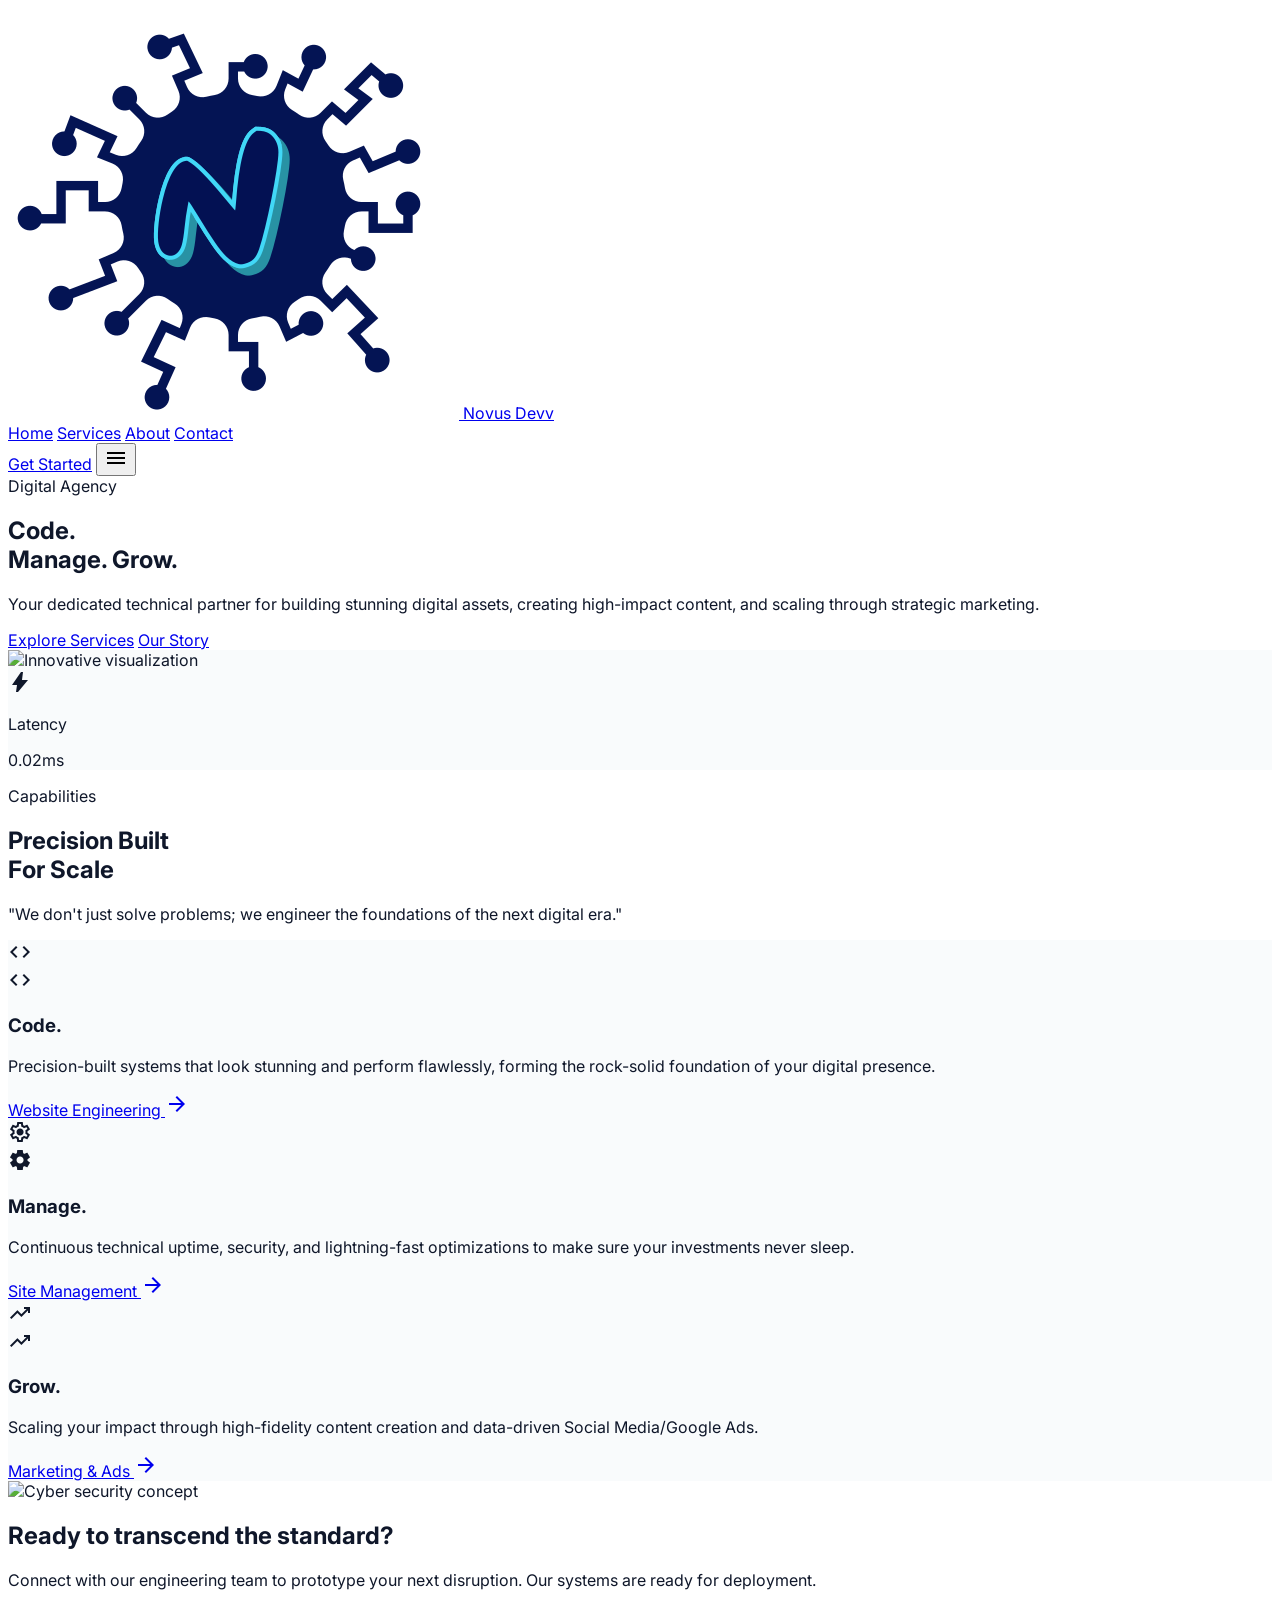
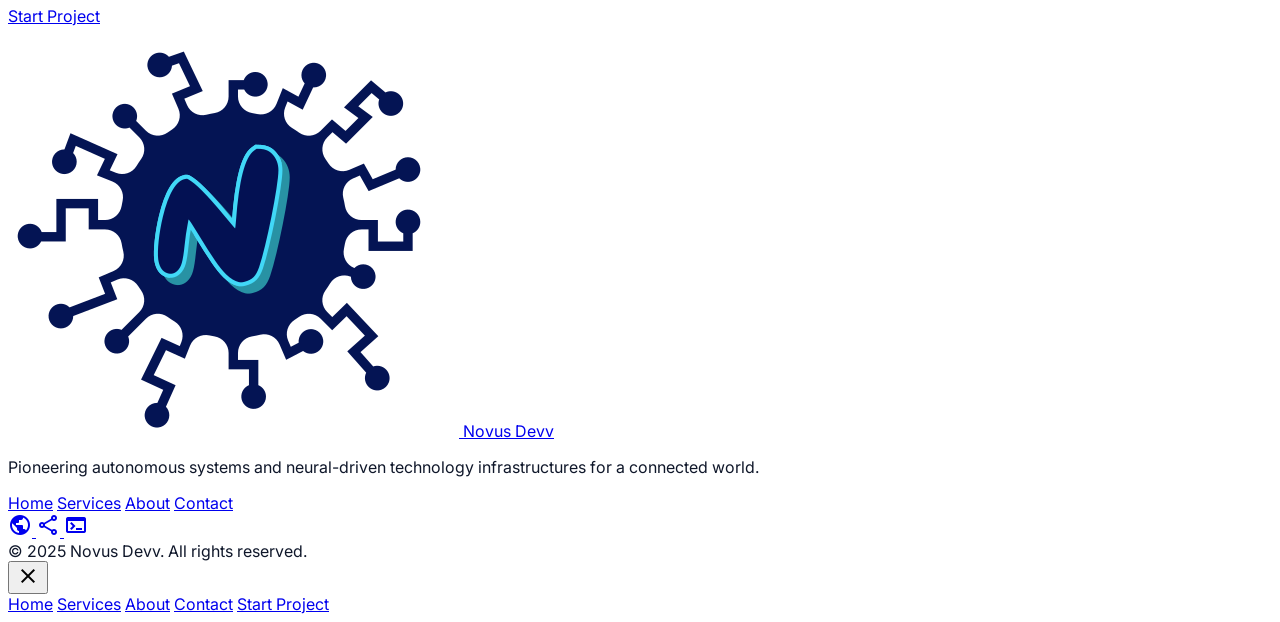
==== commit d7962ff6: "Add files via upload" ====
--- a/index.html
+++ b/index.html
@@ -140,12 +140,8 @@
                         Your dedicated technical partner for building stunning digital assets, creating high-impact content, and scaling through strategic marketing.
                     </p>
 <div class="flex flex-wrap gap-6 pt-4">
-<button class="px-10 py-4 bg-gradient-to-br from-primary-container to-primary-fixed-dim text-on-primary-container font-extrabold rounded-3xl active:scale-95 transition-all duration-300 hover:scale-105 shadow-2xl shadow-cyan-500/25">
-                            Explore Services
-                        </button>
-<button class="px-10 py-4 border-2 border-outline-variant/30 text-on-surface font-bold rounded-3xl hover:bg-slate-100 transition-all duration-300 active:scale-95">
-                            Our Story
-                        </button>
+<a href="services.html"  class="px-10 py-4 bg-gradient-to-br from-primary-container to-primary-fixed-dim text-on-primary-container font-extrabold rounded-3xl active:scale-95 transition-all duration-300 hover:scale-105 shadow-2xl shadow-cyan-500/25" inline-block text-center flex-col justify-center>Explore Services</a>
+<a href="about.html"  class="px-10 py-4 border-2 border-outline-variant/30 text-on-surface font-bold rounded-3xl hover:bg-slate-100 transition-all duration-300 active:scale-95" inline-block text-center flex-col justify-center>Our Story</a>
 </div>
 </div>
 <div class="relative group">
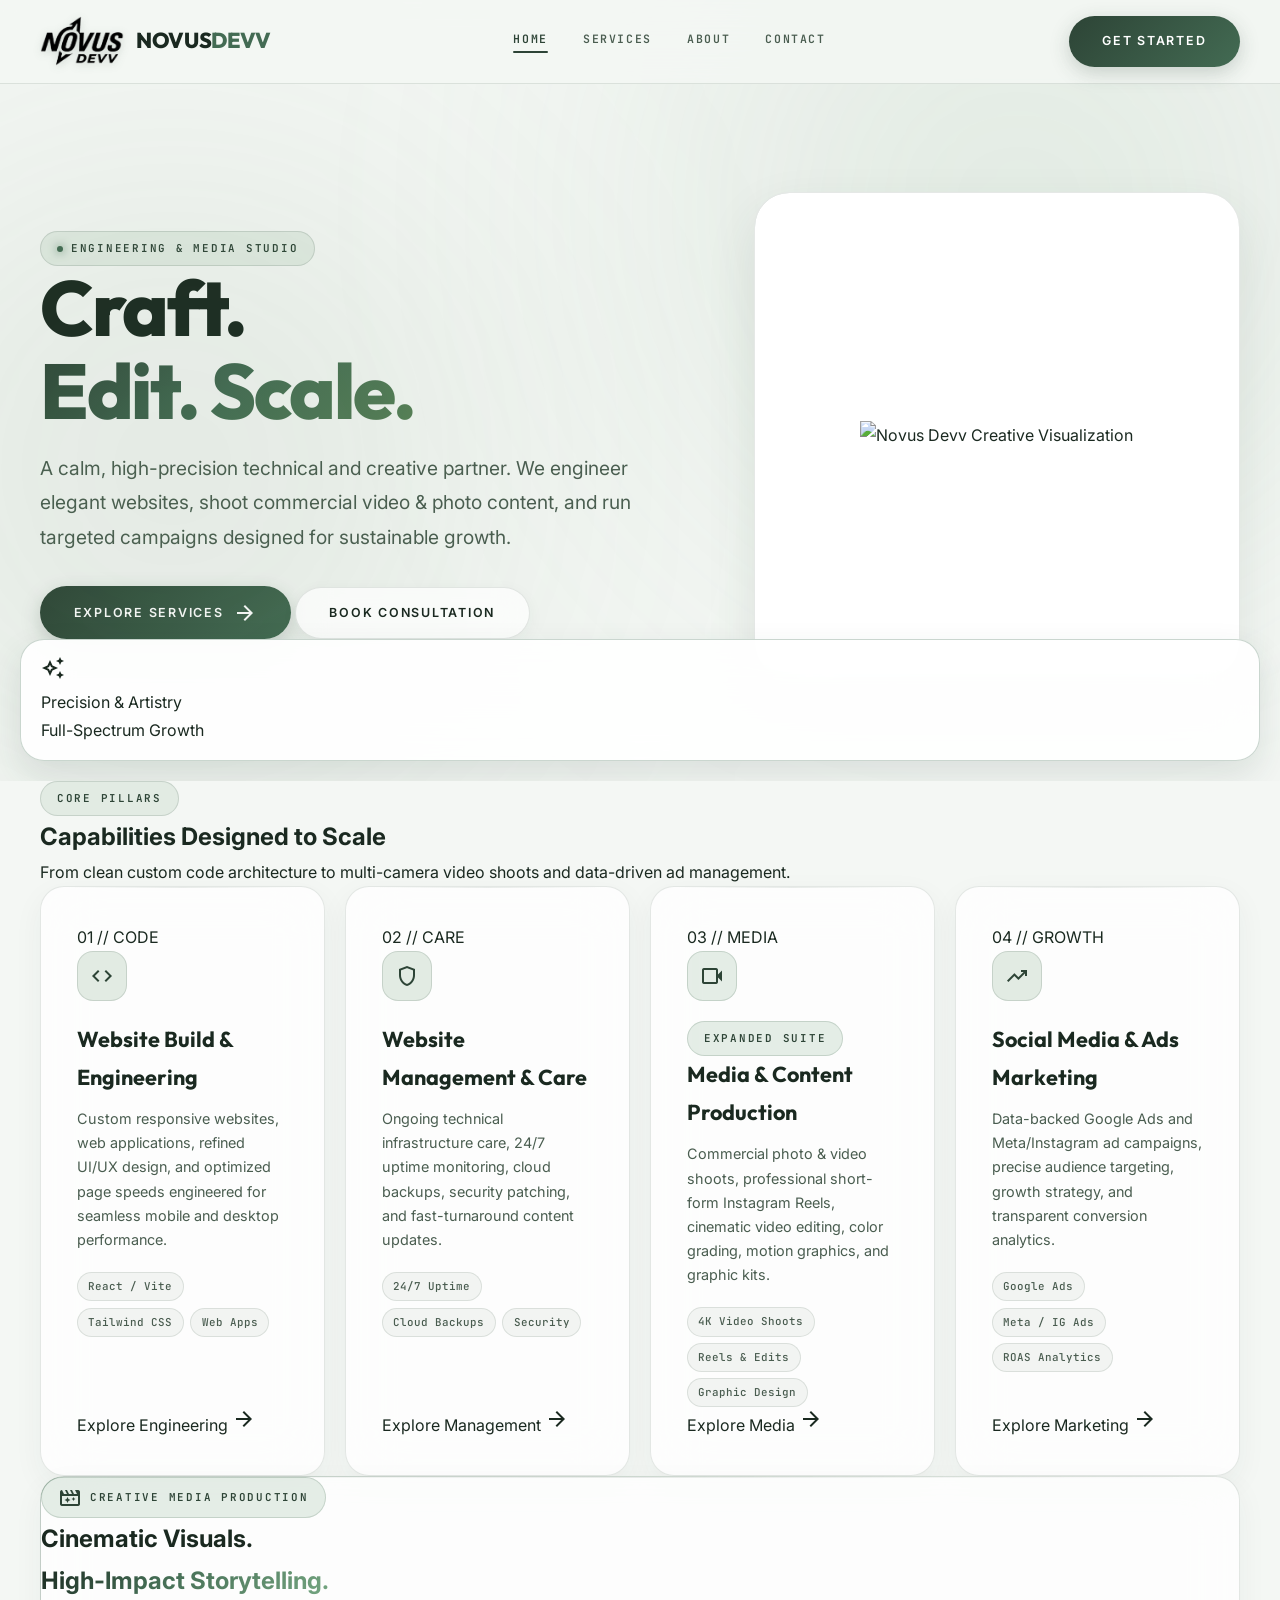
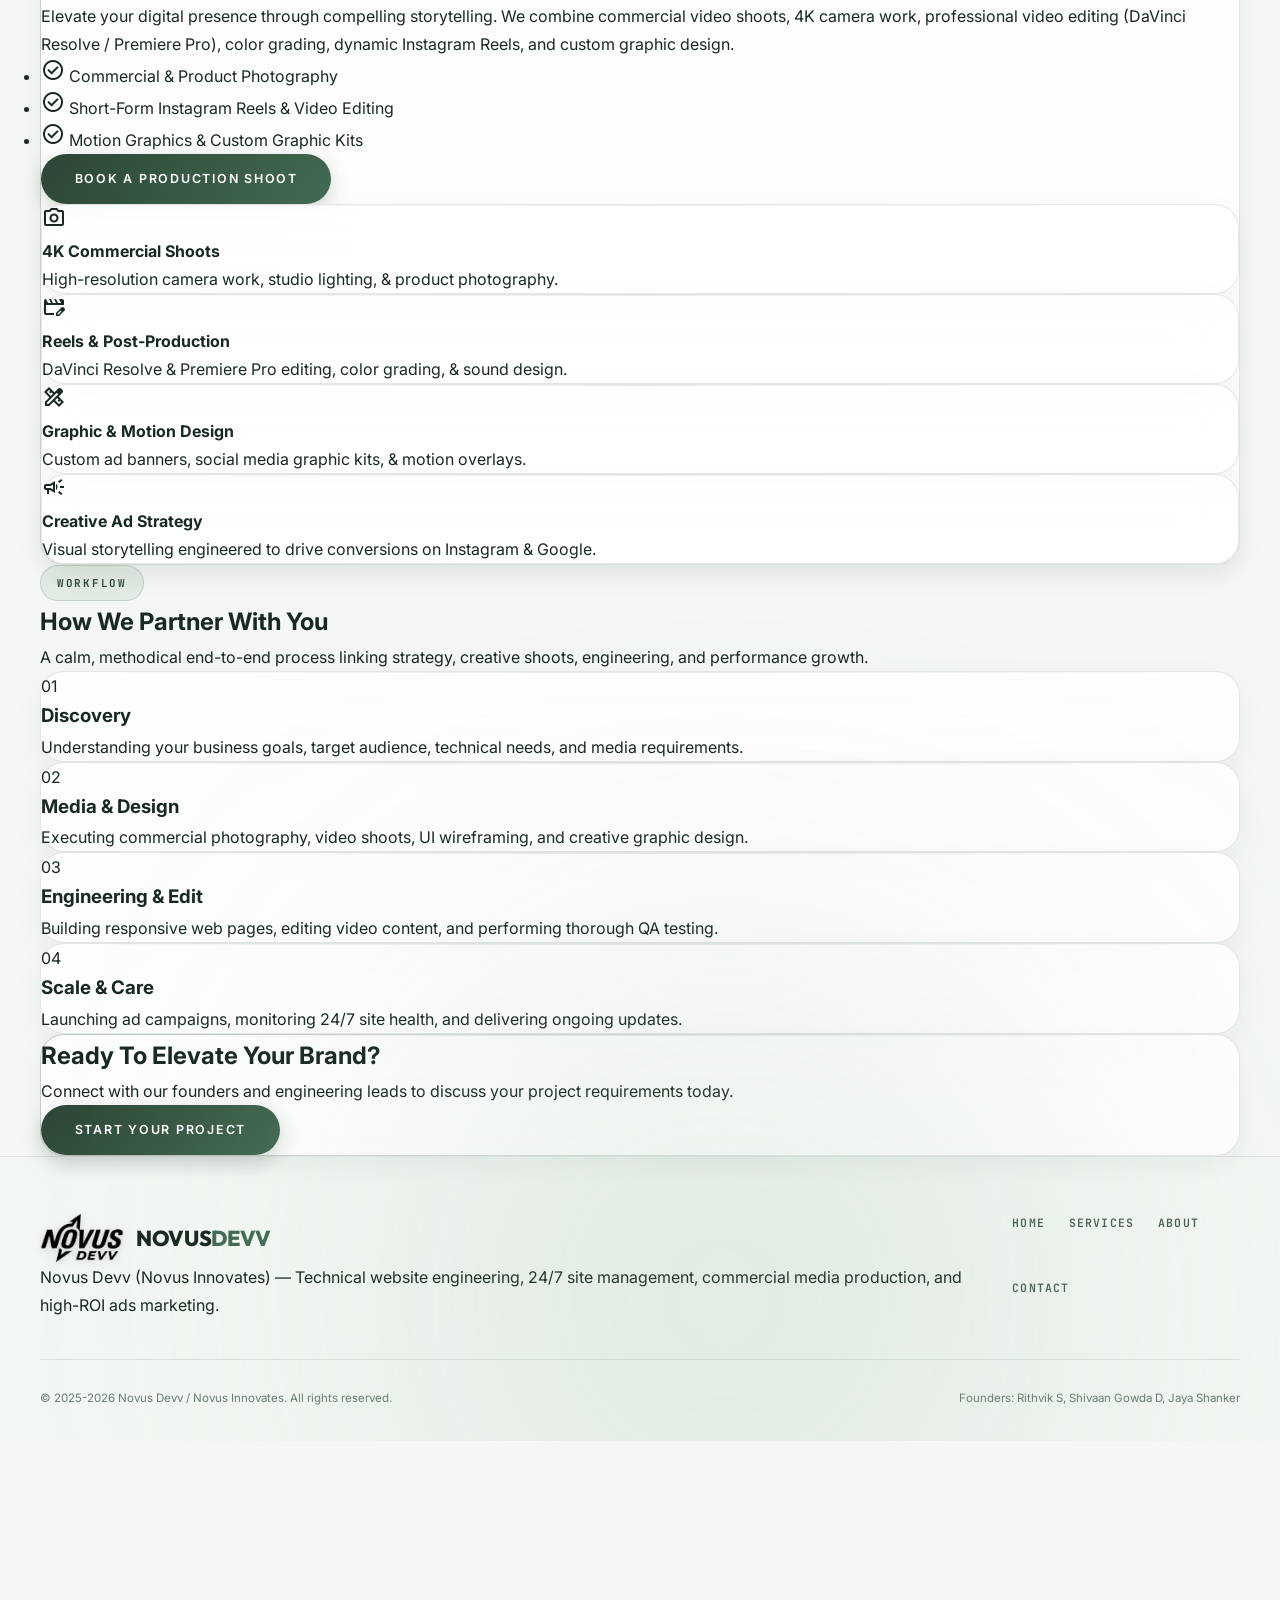
==== commit 300be701: "Add files via upload" ====
--- a/index.html
+++ b/index.html
@@ -1,343 +1,424 @@
-<!DOCTYPE html>
-
-<html class="light" lang="en"><head>
-<meta charset="utf-8"/>
-<meta content="width=device-width, initial-scale=1.0" name="viewport"/>
-<title>Novus Devv | Innovating the Future</title>
-<link rel="icon" type="image/png" href="logo.png">
-
-<script src="https://cdn.tailwindcss.com?plugins=forms,container-queries"></script>
-<link href="https://fonts.googleapis.com/css2?family=Inter:wght@100..900&amp;display=swap" rel="stylesheet"/>
-<link href="https://fonts.googleapis.com/css2?family=Material+Symbols+Outlined:wght,FILL@100..700,0..1&amp;display=swap" rel="stylesheet"/>
-<link href="https://fonts.googleapis.com/css2?family=Material+Symbols+Outlined:wght,FILL@100..700,0..1&amp;display=swap" rel="stylesheet"/>
-<script id="tailwind-config">
-      tailwind.config = {
-        darkMode: "class",
-        theme: {
-          extend: {
-            colors: {
-              "on-primary-container": "#ffffff",
-              "secondary-fixed": "#0f172a",
-              "on-tertiary-fixed": "#1a1c1c",
-              "surface-dim": "#ffffff",
-              "on-secondary-container": "#b5b8c6",
-              "tertiary-fixed-dim": "#c6c6c7",
-              "secondary": "#c3c6d4",
-              "inverse-surface": "#0f172a",
-              "tertiary": "#ececec",
-              "outline-variant": "#3b494c",
-              "surface-container-low": "#f8fafc",
-              "on-primary-fixed": "#001f24",
-              "surface-variant": "#f1f5f9",
-              "surface-bright": "#353944",
-              "tertiary-container": "#d0d0d0",
-              "on-secondary-fixed-variant": "#434652",
-              "error": "#ffb4ab",
-              "surface-container-high": "#e2e8f0",
-              "surface-tint": "#1d4ed8",
-              "on-surface": "#0f172a",
-              "primary-fixed-dim": "#1d4ed8",
-              "on-background": "#0f172a",
-              "on-secondary-fixed": "#f8fafc",
-              "outline": "#849396",
-              "secondary-container": "#454955",
-              "on-secondary": "#2c303b",
-              "on-tertiary": "#2f3131",
-              "error-container": "#93000a",
-              "on-surface-variant": "#475569",
-              "background": "#ffffff",
-              "on-tertiary-container": "#575959",
-              "secondary-fixed-dim": "#c3c6d4",
-              "inverse-primary": "#006875",
-              "on-primary-fixed-variant": "#004f58",
-              "tertiary-fixed": "#e2e2e2",
-              "surface-container-lowest": "#f8fafc",
-              "inverse-on-surface": "#2c303b",
-              "on-tertiary-fixed-variant": "#454747",
-              "surface-container": "#1c1f2a",
-              "on-error-container": "#ffdad6",
-              "primary-fixed": "#9cf0ff",
-              "on-primary": "#ffffff",
-              "primary-container": "#2563eb",
-              "primary": "#c3f5ff",
-              "on-error": "#690005",
-              "surface-container-highest": "#f1f5f9",
-              "surface": "#ffffff"
-            },
-            fontFamily: {
-              "headline": ["Inter"],
-              "body": ["Inter"],
-              "label": ["Inter"]
-            },
-            borderRadius: {"DEFAULT": "0.25rem", "lg": "0.5rem", "xl": "0.75rem", "2xl": "1rem", "3xl": "1.5rem", "full": "9999px"},
-          },
-        },
-      }
-    </script>
-<style>
-      body {
-        background-color: #ffffff;
-        color: #0f172a;
-        font-family: 'Inter', sans-serif;
-      }
-      .material-symbols-outlined {
-        font-variation-settings: 'FILL' 0, 'wght' 400, 'GRAD' 0, 'opsz' 24;
-      }
-      .glass-panel {
-        background: rgba(248, 250, 252, 0.8);
-        backdrop-filter: blur(16px);
-        -webkit-backdrop-filter: blur(16px);
-      }
-      .glow-shadow {
-        box-shadow: 0 20px 50px rgba(37, 99, 235, 0.15);
-      }
-    </style>
-<style>
-    body {
-      min-height: max(884px, 100dvh);
-    }
-  </style>
-  </head>
-<body class="selection:bg-primary-container selection:text-on-primary-container">
-<!-- TopAppBar -->
-<header class="fixed top-0 w-full z-50 bg-white/90 backdrop-blur-xl shadow-[0_20px_50px_rgba(0,229,255,0.08)]">
-<div class="flex justify-between items-center w-full px-8 py-4 max-w-7xl mx-auto">
-<a href="index.html" class="flex items-center gap-3 group cursor-pointer hover:opacity-80 transition-opacity">
-<img src="logo.png" alt="Novus Devv" class="h-8 w-auto object-contain">
-<span class="text-blue-600 font-black tracking-tighter text-2xl uppercase font-['Inter']">Novus Devv</span>
-</a>
-<nav class="hidden md:flex items-center gap-8">
-<a class="text-blue-600 font-bold border-b-2 border-blue-600 pb-1 uppercase tracking-[0.1em] text-[0.6875rem]" href="index.html">Home</a>
-<a class="text-slate-600 font-medium hover:text-blue-400 transition-colors uppercase tracking-[0.1em] text-[0.6875rem]" href="services.html">Services</a>
-<a class="text-slate-600 font-medium hover:text-blue-400 transition-colors uppercase tracking-[0.1em] text-[0.6875rem]" href="about.html">About</a>
-<a class="text-slate-600 font-medium hover:text-blue-400 transition-colors uppercase tracking-[0.1em] text-[0.6875rem]" href="contact.html">Contact</a>
-</nav>
-<div class="flex items-center gap-4">
-<a href="contact.html" class="hidden md:block px-6 py-2.5 bg-gradient-to-br from-primary-container to-primary-fixed-dim text-on-primary-container font-bold rounded-full active:scale-95 transition-all duration-300 shadow-lg shadow-blue-500/20 hover:shadow-blue-500/40 uppercase tracking-widest text-[0.6875rem] inline-block text-center flex-col justify-center">Get Started</a>
-<button class="md:hidden text-blue-600 p-2 hover:bg-slate-100 rounded-xl transition-colors">
-<span class="material-symbols-outlined text-3xl" data-icon="menu">menu</span>
-</button>
-</div>
-</div>
-<div class="h-[1px] w-full bg-gradient-to-r from-transparent via-cyan-500/20 to-transparent"></div>
-</header>
-<main>
-<!-- Hero Section -->
-<section class="relative pt-44 pb-24 px-8 overflow-hidden min-h-screen flex items-center">
-<!-- Background Decorative Elements -->
-<div class="absolute top-[-10%] right-[-5%] w-[600px] h-[600px] bg-primary-container/10 rounded-full blur-[120px]"></div>
-<div class="absolute bottom-[10%] left-[-5%] w-[400px] h-[400px] bg-surface-container-highest/30 rounded-full blur-[100px]"></div>
-<div class="max-w-7xl mx-auto w-full grid grid-cols-1 lg:grid-cols-2 gap-16 items-center relative z-10">
-<div class="space-y-8">
-<div class="inline-flex items-center gap-2 px-3 py-1 rounded-full bg-primary-container/10 border border-primary-container/20">
-<span class="w-2 h-2 rounded-full bg-primary-container animate-pulse"></span>
-<span class="text-[10px] uppercase tracking-[0.2em] font-bold text-primary-container">Digital Agency</span>
-</div>
-<h1 class="font-['Inter'] font-black tracking-tight text-5xl md:text-8xl text-on-background leading-[0.9]">
-                        Code. <br/> <span class="text-transparent bg-clip-text bg-gradient-to-r from-primary-container via-blue-600 to-slate-800">Manage. Grow.</span>
-</h1>
-<p class="text-on-surface-variant text-xl md:text-2xl max-w-xl leading-relaxed">
-                        Your dedicated technical partner for building stunning digital assets, creating high-impact content, and scaling through strategic marketing.
-                    </p>
-<div class="flex flex-wrap gap-6 pt-4">
-<a href="services.html"  class="px-10 py-4 bg-gradient-to-br from-primary-container to-primary-fixed-dim text-on-primary-container font-extrabold rounded-3xl active:scale-95 transition-all duration-300 hover:scale-105 shadow-2xl shadow-cyan-500/25" inline-block text-center flex-col justify-center>Explore Services</a>
-<a href="about.html"  class="px-10 py-4 border-2 border-outline-variant/30 text-on-surface font-bold rounded-3xl hover:bg-slate-100 transition-all duration-300 active:scale-95" inline-block text-center flex-col justify-center>Our Story</a>
-</div>
-</div>
-<div class="relative group">
-<div class="absolute -inset-1 bg-gradient-to-r from-blue-500/20 to-blue-500/20 rounded-3xl blur opacity-30 group-hover:opacity-100 transition duration-1000 group-hover:duration-200"></div>
-<div class="relative aspect-square rounded-3xl overflow-hidden border border-slate-300 glass-panel flex items-center justify-center">
-<img alt="Innovative visualization" class="w-full h-full object-cover mix-blend-luminosity opacity-60 hover:opacity-90 transition-opacity duration-700" data-alt="abstract 3d digital visualization of flowing data particles and glowing geometric structures in deep space environment with cyan accents" src="https://lh3.googleusercontent.com/aida-public/[base64]"/>
-<div class="absolute inset-0 bg-gradient-to-t from-background via-transparent to-transparent"></div>
-</div>
-<!-- Floating Tech Badge -->
-<div class="absolute -bottom-6 -left-6 glass-panel p-6 rounded-2xl border border-slate-300 shadow-2xl">
-<div class="flex items-center gap-4">
-<div class="w-12 h-12 rounded-xl bg-primary-container/20 flex items-center justify-center">
-<span class="material-symbols-outlined text-primary-container" style="font-variation-settings: 'FILL' 1;">bolt</span>
-</div>
-<div>
-<p class="text-[10px] uppercase tracking-widest text-on-surface-variant font-bold">Latency</p>
-<p class="text-2xl font-black text-on-surface">0.02ms</p>
-</div>
-</div>
-</div>
-</div>
-</div>
-</section>
-<!-- Why Choose Us Section -->
-<section class="py-32 px-8 bg-surface-container-lowest relative">
-<div class="max-w-7xl mx-auto">
-<div class="flex flex-col md:flex-row justify-between items-end gap-8 mb-20">
-<div class="space-y-4">
-<p class="text-primary-container font-black tracking-[0.2em] uppercase text-sm">Capabilities</p>
-<h2 class="text-4xl md:text-5xl font-['Inter'] font-bold text-on-surface">Precision Built <br/> For Scale</h2>
-</div>
-<p class="text-on-surface-variant max-w-md text-lg italic">"We don't just solve problems; we engineer the foundations of the next digital era."</p>
-</div>
-<div class="grid grid-cols-1 md:grid-cols-3 gap-8">
-<!-- Code Card -->
-<div class="group p-8 rounded-3xl glass-panel border border-slate-200 hover:border-primary-container/30 transition-all duration-500 relative overflow-hidden">
-<div class="absolute top-0 right-0 p-4 opacity-5 group-hover:opacity-20 transition-opacity">
-<span class="material-symbols-outlined text-8xl">code</span>
-</div>
-<div class="w-16 h-16 rounded-2xl bg-blue-100 flex items-center justify-center mb-8 group-hover:scale-110 transition-transform duration-500">
-<span class="material-symbols-outlined text-blue-600 text-3xl" style="font-variation-settings: 'FILL' 1;">code</span>
-</div>
-<h3 class="text-2xl font-bold mb-4 text-on-surface">Code.</h3>
-<p class="text-on-surface-variant leading-relaxed">Precision-built systems that look stunning and perform flawlessly, forming the rock-solid foundation of your digital presence.</p>
-<div class="mt-8 pt-8 border-t border-slate-200">
-<a class="text-blue-600 font-bold text-sm uppercase tracking-widest flex items-center gap-2 group/link" href="services.html">
-                                Website Engineering 
-                                <span class="material-symbols-outlined text-sm group-hover/link:translate-x-1 transition-transform">arrow_forward</span>
-</a>
-</div>
-</div>
-<!-- Manage Card -->
-<div class="group p-8 rounded-3xl glass-panel border border-slate-200 hover:border-primary-container/30 transition-all duration-500 relative overflow-hidden">
-<div class="absolute top-0 right-0 p-4 opacity-5 group-hover:opacity-20 transition-opacity">
-<span class="material-symbols-outlined text-8xl">settings</span>
-</div>
-<div class="w-16 h-16 rounded-2xl bg-blue-100 flex items-center justify-center mb-8 group-hover:scale-110 transition-transform duration-500">
-<span class="material-symbols-outlined text-blue-600 text-3xl" style="font-variation-settings: 'FILL' 1;">settings</span>
-</div>
-<h3 class="text-2xl font-bold mb-4 text-on-surface">Manage.</h3>
-<p class="text-on-surface-variant leading-relaxed">Continuous technical uptime, security, and lightning-fast optimizations to make sure your investments never sleep.</p>
-<div class="mt-8 pt-8 border-t border-slate-200">
-<a class="text-blue-600 font-bold text-sm uppercase tracking-widest flex items-center gap-2 group/link" href="services.html">
-                                Site Management
-                                <span class="material-symbols-outlined text-sm group-hover/link:translate-x-1 transition-transform">arrow_forward</span>
-</a>
-</div>
-</div>
-<!-- Grow Card -->
-<div class="group p-8 rounded-3xl glass-panel border border-slate-200 hover:border-primary-container/30 transition-all duration-500 relative overflow-hidden">
-<div class="absolute top-0 right-0 p-4 opacity-5 group-hover:opacity-20 transition-opacity">
-<span class="material-symbols-outlined text-8xl">trending_up</span>
-</div>
-<div class="w-16 h-16 rounded-2xl bg-blue-100 flex items-center justify-center mb-8 group-hover:scale-110 transition-transform duration-500">
-<span class="material-symbols-outlined text-blue-600 text-3xl" style="font-variation-settings: 'FILL' 1;">trending_up</span>
-</div>
-<h3 class="text-2xl font-bold mb-4 text-on-surface">Grow.</h3>
-<p class="text-on-surface-variant leading-relaxed">Scaling your impact through high-fidelity content creation and data-driven Social Media/Google Ads.</p>
-<div class="mt-8 pt-8 border-t border-slate-200">
-<a class="text-blue-600 font-bold text-sm uppercase tracking-widest flex items-center gap-2 group/link" href="services.html">
-                                Marketing & Ads
-                                <span class="material-symbols-outlined text-sm group-hover/link:translate-x-1 transition-transform">arrow_forward</span>
-</a>
-</div>
-</div>
-</div>
-</div>
-<section class="py-24 px-8">
-<div class="max-w-7xl mx-auto">
-<div class="relative rounded-[3rem] overflow-hidden bg-surface-container-high p-12 md:p-24 border border-slate-200">
-<div class="absolute top-0 right-0 w-1/2 h-full">
-<img alt="Cyber security concept" class="w-full h-full object-cover opacity-20 mix-blend-overlay" data-alt="high-tech cyber security server room with glowing blue led lights and futuristic hardware racks in dark environment" src="https://lh3.googleusercontent.com/aida-public/[base64]"/>
-</div>
-<div class="relative z-10 max-w-2xl space-y-8">
-<h2 class="text-4xl md:text-6xl font-bold text-on-surface leading-tight">Ready to transcend the <span class="text-blue-600">standard?</span></h2>
-<p class="text-xl text-on-surface-variant">Connect with our engineering team to prototype your next disruption. Our systems are ready for deployment.</p>
-<div class="flex gap-4">
-<a href="contact.html" class="bg-primary-container text-on-primary-container px-8 py-4 rounded-2xl font-bold hover:shadow-[0_0_30px_rgba(0,229,255,0.4)] transition-all inline-block text-center flex-col justify-center">Start Project</a>
-</div>
-</div>
-</div>
-</div>
-</section>
-</main>
-<!-- Footer -->
-<footer class="w-full rounded-t-[2rem] mt-20 bg-slate-50 border-t border-slate-200">
-<div class="flex flex-col md:flex-row justify-between items-center w-full px-12 py-12 max-w-7xl mx-auto gap-8">
-<div class="flex flex-col gap-4 items-center md:items-start">
-<a href="index.html" class="flex items-center gap-2 hover:opacity-80 transition-opacity">
-<img src="logo.png" alt="Novus Devv" class="h-6 w-auto object-contain">
-<span class="text-blue-600 font-bold uppercase tracking-tighter text-xl">Novus Devv</span>
-</a>
-<p class="text-slate-500 font-['Inter'] text-[11px] uppercase tracking-[0.1em] font-medium max-w-xs text-center md:text-left">
-    Pioneering autonomous systems and neural-driven technology infrastructures for a connected world.
-</p>
-</div>
-<div class="flex flex-wrap justify-center gap-8">
-<a class="text-slate-500 font-['Inter'] text-[11px] uppercase tracking-[0.1em] font-medium hover:text-blue-500 transition-colors" href="index.html">Home</a>
-<a class="text-slate-500 font-['Inter'] text-[11px] uppercase tracking-[0.1em] font-medium hover:text-blue-500 transition-colors" href="services.html">Services</a>
-<a class="text-slate-500 font-['Inter'] text-[11px] uppercase tracking-[0.1em] font-medium hover:text-blue-500 transition-colors" href="about.html">About</a>
-<a class="text-slate-500 font-['Inter'] text-[11px] uppercase tracking-[0.1em] font-medium hover:text-blue-500 transition-colors" href="contact.html">Contact</a>
-</div>
-<div class="flex flex-col items-center md:items-end gap-4">
-<div class="flex gap-6">
-<a class="text-slate-500 hover:text-blue-600 transition-colors" href="services.html">
-                                
-
-                                <span class="material-symbols-outlined">public</span>
-</a>
-<a class="text-slate-500 hover:text-blue-600 transition-colors" href="services.html">
-                                
-
-                                <span class="material-symbols-outlined">share</span>
-</a>
-<a class="text-slate-500 hover:text-blue-600 transition-colors" href="services.html">
-                                
-
-                                <span class="material-symbols-outlined">terminal</span>
-</a>
-</div>
-<span class="text-slate-500 font-['Inter'] text-[11px] uppercase tracking-[0.1em] font-medium opacity-60">© 2025 Novus Devv. All rights reserved.</span>
-</div>
-</div>
-</footer>
-
-    <!-- Mobile Menu Overlay -->
-    <div id="mobile-menu" class="fixed inset-0 bg-[#ffffff]/98 backdrop-blur-3xl z-[100] hidden flex-col items-center justify-center pt-24 pb-8 px-8 opacity-0 transition-opacity duration-300">
-        <button id="close-menu" class="absolute top-6 right-8 text-blue-600 p-2 hover:bg-slate-100 rounded-xl transition-colors">
-            <span class="material-symbols-outlined text-4xl">close</span>
-        </button>
-        <div class="flex flex-col items-center gap-10 w-full">
-            <a href="index.html" class="text-4xl font-black text-slate-600 hover:text-blue-600 uppercase tracking-widest transition-colors">Home</a>
-            <a href="services.html" class="text-4xl font-black text-slate-600 hover:text-blue-600 uppercase tracking-widest transition-colors">Services</a>
-            <a href="about.html" class="text-4xl font-black text-slate-600 hover:text-blue-600 uppercase tracking-widest transition-colors">About</a>
-            <a href="contact.html" class="text-4xl font-black text-slate-600 hover:text-blue-600 uppercase tracking-widest transition-colors">Contact</a>
-            <a href="contact.html" class="mt-8 px-10 py-5 bg-gradient-to-br from-[#00e5ff] to-[#00daf3] text-[#00363d] font-black rounded-full text-xl shadow-[0_0_30px_rgba(0,229,255,0.3)] tracking-widest uppercase">Start Project</a>
-        </div>
-    </div>
-    <script>
-        document.addEventListener('DOMContentLoaded', () => {
-            const menuBtns = document.querySelectorAll('button.md\\:hidden, button:has(.material-symbols-outlined:contains("menu"))');
-            let menuBtn = Array.from(menuBtns).find(b => b.textContent.includes('menu'));
-            if(!menuBtn) {
-                // Also search by data-icon just in case
-                menuBtns.forEach(btn => {
-                    if(btn.innerHTML.includes('menu')) {
-                        menuBtn = btn;
-                    }
-                });
-            }
-            // Add a safety check for standard Tailwind class if previous logic fails
-            if(!menuBtn) menuBtn = document.querySelector('button.md\\:hidden');
-
-            const mobileMenu = document.getElementById('mobile-menu');
-            const closeBtn = document.getElementById('close-menu');
-            
-            if(menuBtn && mobileMenu && closeBtn) {
-                menuBtn.addEventListener('click', () => {
-                    mobileMenu.classList.remove('hidden');
-                    mobileMenu.classList.add('flex');
-                    setTimeout(() => {
-                        mobileMenu.classList.remove('opacity-0');
-                        mobileMenu.classList.add('opacity-100');
-                    }, 50);
-                });
-                
-                closeBtn.addEventListener('click', () => {
-                    mobileMenu.classList.remove('opacity-100');
-                    mobileMenu.classList.add('opacity-0');
-                    setTimeout(() => {
-                        mobileMenu.classList.remove('flex');
-                        mobileMenu.classList.add('hidden');
-                    }, 300);
-                });
-            }
-        });
-    </script>
-
-</body></html>+<!DOCTYPE html>
+<html class="light" lang="en">
+<head>
+  <meta charset="utf-8"/>
+  <meta content="width=device-width, initial-scale=1.0" name="viewport"/>
+  <title>Novus Devv | Craft. Edit. Scale. Digital & Media Studio</title>
+  <meta name="description" content="Novus Devv is a creative digital studio specializing in Website Engineering, 24/7 Site Management, Media & Video Content Production, and High-ROI Ads Marketing."/>
+  <link rel="icon" type="image/png" href="favicon.png">
+
+  <!-- Tailwind CSS & Google Fonts -->
+  <script src="https://cdn.tailwindcss.com?plugins=forms,container-queries"></script>
+  <link href="https://fonts.googleapis.com/css2?family=Geist:wght@300;400;500;600;700;800&family=Inter:wght@300;400;500;600;700&family=JetBrains+Mono:wght@400;500&family=Outfit:wght@300;400;500;600;700&family=Plus+Jakarta+Sans:wght@300;400;500;600;700;800&display=swap" rel="stylesheet"/>
+  <link href="https://fonts.googleapis.com/css2?family=Material+Symbols+Outlined:wght,FILL@100..700,0..1&display=swap" rel="stylesheet"/>
+  <link rel="stylesheet" href="style.css">
+</head>
+<body class="bg-[#f4f7f4] text-[#1a2920] selection:bg-[#588157]/20 selection:text-[#2d4436]">
+
+  <!-- Header / Navigation -->
+  <header class="app-header">
+    <div class="site-container">
+      <div class="header-wrapper">
+        <a href="index.html" class="brand-logo">
+          <img src="logo.png" alt="Novus Devv Logo">
+          <span class="brand-name">NOVUS<span>DEVV</span></span>
+        </a>
+        <nav class="main-nav">
+          <a class="nav-link active" href="index.html">Home</a>
+          <a class="nav-link" href="services.html">Services</a>
+          <a class="nav-link" href="about.html">About</a>
+          <a class="nav-link" href="contact.html">Contact</a>
+        </nav>
+        <div class="flex items-center gap-4">
+          <a href="contact.html" class="nav-cta btn-cyan">Get Started</a>
+          <button class="hamburger-btn" id="mobile-menu-trigger" aria-label="Toggle Navigation Menu">
+            <span class="material-symbols-outlined text-2xl">menu</span>
+          </button>
+        </div>
+      </div>
+    </div>
+  </header>
+
+  <!-- Mobile Drawer Menu -->
+  <div id="mobile-menu" class="mobile-overlay">
+    <button id="close-menu" class="mobile-close-btn" aria-label="Close Menu">
+      <span class="material-symbols-outlined text-3xl text-[#2d4436]">close</span>
+    </button>
+    <div class="mb-4">
+      <img src="logo.png" alt="Novus Devv Logo" class="h-16 w-auto drop-shadow-[0_2px_10px_rgba(45,68,54,0.2)]">
+    </div>
+    <a href="index.html" class="text-[#2d4436] font-bold">Home</a>
+    <a href="services.html">Services</a>
+    <a href="about.html">About</a>
+    <a href="contact.html">Contact</a>
+    <a href="contact.html" class="btn-cyan mt-4">Start Project</a>
+  </div>
+
+  <main>
+    <!-- Hero Section -->
+    <section class="hero-wrapper">
+      <div class="ambient-blob ambient-blob-cyan"></div>
+      <div class="ambient-blob ambient-blob-purple"></div>
+
+      <div class="site-container">
+        <div class="hero-grid">
+          <div class="space-y-6 sm:space-y-8">
+            <div class="badge-pill">
+              <span class="badge-dot"></span>
+              <span>Engineering & Media Studio</span>
+            </div>
+
+            <h1 class="hero-title">
+              Craft. <br/>
+              <span class="text-gradient-multi">Edit. Scale.</span>
+            </h1>
+
+            <p class="hero-subtitle">
+              A calm, high-precision technical and creative partner. We engineer elegant websites, shoot commercial video & photo content, and run targeted campaigns designed for sustainable growth.
+            </p>
+
+            <div class="flex flex-col sm:flex-row flex-wrap gap-4 pt-2">
+              <a href="services.html" class="btn-cyan w-full sm:w-auto">
+                <span>Explore Services</span>
+                <span class="material-symbols-outlined text-lg">arrow_forward</span>
+              </a>
+              <a href="contact.html" class="btn-outline-glass w-full sm:w-auto">
+                <span>Book Consultation</span>
+              </a>
+            </div>
+          </div>
+
+          <!-- Hero Visual & Floating Stats Card -->
+          <div class="relative group w-full">
+            <div class="absolute -inset-1 bg-gradient-to-r from-[#84a98c]/25 to-[#588157]/25 rounded-3xl blur-2xl opacity-45 group-hover:opacity-75 transition duration-700"></div>
+            <div class="hero-visual-card glow-border">
+              <img alt="Novus Devv Creative Visualization" class="w-full h-full object-cover opacity-90 group-hover:scale-105 transition-transform duration-700" src="https://lh3.googleusercontent.com/aida-public/[base64]"/>
+              <div class="absolute inset-0 bg-gradient-to-t from-[#f4f7f4]/60 via-transparent to-transparent"></div>
+            </div>
+
+            <!-- Floating Pill -->
+            <div class="floating-stats-pill">
+              <div class="flex items-center gap-3 sm:gap-4">
+                <div class="w-10 h-10 sm:w-12 sm:h-12 rounded-xl bg-[#2d4436]/10 border border-[#2d4436]/20 flex items-center justify-center text-[#2d4436] shrink-0">
+                  <span class="material-symbols-outlined text-xl sm:text-2xl">auto_awesome</span>
+                </div>
+                <div>
+                  <p class="text-[10px] font-mono uppercase tracking-widest text-[#4a5d50] font-semibold">Precision & Artistry</p>
+                  <p class="text-base sm:text-lg font-bold text-[#1a2920]">Full-Spectrum Growth</p>
+                </div>
+              </div>
+            </div>
+          </div>
+        </div>
+      </div>
+    </section>
+
+    <!-- Services Bento Grid Section -->
+    <section class="py-16 sm:py-24 relative">
+      <div class="site-container">
+        <div class="flex flex-col md:flex-row justify-between items-start md:items-end gap-6 mb-12 sm:mb-16">
+          <div>
+            <span class="badge-pill mb-3">Core Pillars</span>
+            <h2 class="text-2xl sm:text-4xl md:text-5xl font-bold font-['Outfit'] tracking-tight">Capabilities Designed to Scale</h2>
+          </div>
+          <p class="text-[#4a5d50] max-w-md text-sm leading-relaxed">
+            From clean custom code architecture to multi-camera video shoots and data-driven ad management.
+          </p>
+        </div>
+
+        <div class="bento-container">
+          <!-- Pillar 1: Website Engineering -->
+          <div class="glass-card bento-card-inner group">
+            <div>
+              <div class="flex items-center justify-between mb-4">
+                <span class="font-mono text-xs text-[#2d4436] font-bold">01 // CODE</span>
+                <div class="icon-box-cyan mb-0">
+                  <span class="material-symbols-outlined">code</span>
+                </div>
+              </div>
+              <h3 class="bento-card-title">Website Build & Engineering</h3>
+              <p class="bento-card-desc">
+                Custom responsive websites, web applications, refined UI/UX design, and optimized page speeds engineered for seamless mobile and desktop performance.
+              </p>
+              <div class="tag-list">
+                <span class="tag-item">React / Vite</span>
+                <span class="tag-item">Tailwind CSS</span>
+                <span class="tag-item">Web Apps</span>
+              </div>
+            </div>
+            <div class="pt-6 mt-6 border-t border-slate-200">
+              <a href="services.html" class="inline-flex items-center gap-2 text-xs font-mono font-bold uppercase tracking-widest text-[#2d4436] hover:text-[#588157]">
+                Explore Engineering <span class="material-symbols-outlined text-sm">arrow_forward</span>
+              </a>
+            </div>
+          </div>
+
+          <!-- Pillar 2: Website Management -->
+          <div class="glass-card bento-card-inner group">
+            <div>
+              <div class="flex items-center justify-between mb-4">
+                <span class="font-mono text-xs text-[#2d4436] font-bold">02 // CARE</span>
+                <div class="icon-box-cyan mb-0">
+                  <span class="material-symbols-outlined">shield</span>
+                </div>
+              </div>
+              <h3 class="bento-card-title">Website Management & Care</h3>
+              <p class="bento-card-desc">
+                Ongoing technical infrastructure care, 24/7 uptime monitoring, cloud backups, security patching, and fast-turnaround content updates.
+              </p>
+              <div class="tag-list">
+                <span class="tag-item">24/7 Uptime</span>
+                <span class="tag-item">Cloud Backups</span>
+                <span class="tag-item">Security</span>
+              </div>
+            </div>
+            <div class="pt-6 mt-6 border-t border-slate-200">
+              <a href="services.html" class="inline-flex items-center gap-2 text-xs font-mono font-bold uppercase tracking-widest text-[#2d4436] hover:text-[#588157]">
+                Explore Management <span class="material-symbols-outlined text-sm">arrow_forward</span>
+              </a>
+            </div>
+          </div>
+
+          <!-- Pillar 3: Media & Content Production -->
+          <div class="glass-card bento-card-inner group border-[#588157]/30">
+            <div>
+              <div class="flex items-center justify-between mb-4">
+                <span class="font-mono text-xs text-[#436b53] font-bold">03 // MEDIA</span>
+                <div class="icon-box-purple mb-0">
+                  <span class="material-symbols-outlined">videocam</span>
+                </div>
+              </div>
+              <div class="flex items-center gap-2 mb-2">
+                <span class="badge-pill badge-pill-purple text-[9px] py-0.5 px-2">EXPANDED SUITE</span>
+              </div>
+              <h3 class="bento-card-title text-[#1a2920]">Media & Content Production</h3>
+              <p class="bento-card-desc">
+                Commercial photo & video shoots, professional short-form Instagram Reels, cinematic video editing, color grading, motion graphics, and graphic kits.
+              </p>
+              <div class="tag-list">
+                <span class="tag-item">4K Video Shoots</span>
+                <span class="tag-item">Reels & Edits</span>
+                <span class="tag-item">Graphic Design</span>
+              </div>
+            </div>
+            <div class="pt-6 mt-6 border-t border-slate-200">
+              <a href="services.html" class="inline-flex items-center gap-2 text-xs font-mono font-bold uppercase tracking-widest text-[#436b53] hover:text-[#2d4436]">
+                Explore Media <span class="material-symbols-outlined text-sm">arrow_forward</span>
+              </a>
+            </div>
+          </div>
+
+          <!-- Pillar 4: Social Media & Ads Marketing -->
+          <div class="glass-card bento-card-inner group">
+            <div>
+              <div class="flex items-center justify-between mb-4">
+                <span class="font-mono text-xs text-[#2d4436] font-bold">04 // GROWTH</span>
+                <div class="icon-box-cyan mb-0">
+                  <span class="material-symbols-outlined">trending_up</span>
+                </div>
+              </div>
+              <h3 class="bento-card-title">Social Media & Ads Marketing</h3>
+              <p class="bento-card-desc">
+                Data-backed Google Ads and Meta/Instagram ad campaigns, precise audience targeting, growth strategy, and transparent conversion analytics.
+              </p>
+              <div class="tag-list">
+                <span class="tag-item">Google Ads</span>
+                <span class="tag-item">Meta / IG Ads</span>
+                <span class="tag-item">ROAS Analytics</span>
+              </div>
+            </div>
+            <div class="pt-6 mt-6 border-t border-slate-200">
+              <a href="services.html" class="inline-flex items-center gap-2 text-xs font-mono font-bold uppercase tracking-widest text-[#2d4436] hover:text-[#588157]">
+                Explore Marketing <span class="material-symbols-outlined text-sm">arrow_forward</span>
+              </a>
+            </div>
+          </div>
+        </div>
+      </div>
+    </section>
+
+    <!-- Media Production Feature Highlight -->
+    <section class="py-16 sm:py-20 relative bg-gradient-to-b from-transparent via-[#84a98c]/15 to-transparent">
+      <div class="site-container">
+        <div class="glass-card p-6 sm:p-10 md:p-14 glow-border">
+          <div class="grid grid-cols-1 lg:grid-cols-2 gap-8 sm:gap-12 items-center">
+            <div class="space-y-6">
+              <div class="badge-pill badge-pill-purple">
+                <span class="material-symbols-outlined text-sm">movie_filter</span>
+                <span>Creative Media Production</span>
+              </div>
+              <h2 class="text-2xl sm:text-4xl md:text-5xl font-bold font-['Outfit'] leading-tight">
+                Cinematic Visuals. <br/>
+                <span class="text-gradient-purple">High-Impact Storytelling.</span>
+              </h2>
+              <p class="text-[#4a5d50] leading-relaxed text-sm sm:text-base">
+                Elevate your digital presence through compelling storytelling. We combine commercial video shoots, 4K camera work, professional video editing (DaVinci Resolve / Premiere Pro), color grading, dynamic Instagram Reels, and custom graphic design.
+              </p>
+              <ul class="space-y-3 font-mono text-xs text-[#2d4436] font-semibold">
+                <li class="flex items-center gap-3">
+                  <span class="material-symbols-outlined text-[#436b53] text-sm">check_circle</span>
+                  Commercial & Product Photography
+                </li>
+                <li class="flex items-center gap-3">
+                  <span class="material-symbols-outlined text-[#436b53] text-sm">check_circle</span>
+                  Short-Form Instagram Reels & Video Editing
+                </li>
+                <li class="flex items-center gap-3">
+                  <span class="material-symbols-outlined text-[#436b53] text-sm">check_circle</span>
+                  Motion Graphics & Custom Graphic Kits
+                </li>
+              </ul>
+              <div class="pt-2 sm:pt-4">
+                <a href="contact.html" class="btn-cyan w-full sm:w-auto">
+                  Book A Production Shoot
+                </a>
+              </div>
+            </div>
+
+            <!-- Creative Media Capability Showcase Grid -->
+            <div class="grid grid-cols-1 sm:grid-cols-2 gap-4">
+              <div class="glass-card p-5 space-y-3 border-[#588157]/20 bg-white/90">
+                <div class="w-10 h-10 rounded-xl bg-[#588157]/10 border border-[#588157]/20 flex items-center justify-center text-[#2d4436]">
+                  <span class="material-symbols-outlined text-xl">photo_camera</span>
+                </div>
+                <h4 class="font-['Outfit'] font-bold text-sm text-[#1a2920]">4K Commercial Shoots</h4>
+                <p class="text-xs text-[#4a5d50] leading-relaxed">High-resolution camera work, studio lighting, & product photography.</p>
+              </div>
+
+              <div class="glass-card p-5 space-y-3 border-[#588157]/20 bg-white/90">
+                <div class="w-10 h-10 rounded-xl bg-[#588157]/10 border border-[#588157]/20 flex items-center justify-center text-[#2d4436]">
+                  <span class="material-symbols-outlined text-xl">movie_edit</span>
+                </div>
+                <h4 class="font-['Outfit'] font-bold text-sm text-[#1a2920]">Reels & Post-Production</h4>
+                <p class="text-xs text-[#4a5d50] leading-relaxed">DaVinci Resolve & Premiere Pro editing, color grading, & sound design.</p>
+              </div>
+
+              <div class="glass-card p-5 space-y-3 border-[#588157]/20 bg-white/90">
+                <div class="w-10 h-10 rounded-xl bg-[#588157]/10 border border-[#588157]/20 flex items-center justify-center text-[#2d4436]">
+                  <span class="material-symbols-outlined text-xl">design_services</span>
+                </div>
+                <h4 class="font-['Outfit'] font-bold text-sm text-[#1a2920]">Graphic & Motion Design</h4>
+                <p class="text-xs text-[#4a5d50] leading-relaxed">Custom ad banners, social media graphic kits, & motion overlays.</p>
+              </div>
+
+              <div class="glass-card p-5 space-y-3 border-[#588157]/20 bg-white/90">
+                <div class="w-10 h-10 rounded-xl bg-[#588157]/10 border border-[#588157]/20 flex items-center justify-center text-[#2d4436]">
+                  <span class="material-symbols-outlined text-xl">campaign</span>
+                </div>
+                <h4 class="font-['Outfit'] font-bold text-sm text-[#1a2920]">Creative Ad Strategy</h4>
+                <p class="text-xs text-[#4a5d50] leading-relaxed">Visual storytelling engineered to drive conversions on Instagram & Google.</p>
+              </div>
+            </div>
+          </div>
+        </div>
+      </div>
+    </section>
+
+    <!-- Execution Workflow Section -->
+    <section class="py-16 sm:py-24 relative">
+      <div class="site-container">
+        <div class="text-center max-w-2xl mx-auto mb-12 sm:mb-16 space-y-4">
+          <span class="badge-pill">Workflow</span>
+          <h2 class="text-2xl sm:text-4xl md:text-5xl font-bold font-['Outfit']">How We Partner With You</h2>
+          <p class="text-[#4a5d50] text-sm">A calm, methodical end-to-end process linking strategy, creative shoots, engineering, and performance growth.</p>
+        </div>
+
+        <div class="grid grid-cols-1 sm:grid-cols-2 lg:grid-cols-4 gap-6">
+          <div class="glass-card p-6 sm:p-8 relative">
+            <span class="font-mono text-2xl font-bold text-[#2d4436]/40 mb-3 block">01</span>
+            <h3 class="font-['Outfit'] font-bold text-lg mb-2">Discovery</h3>
+            <p class="text-[#4a5d50] text-sm leading-relaxed">Understanding your business goals, target audience, technical needs, and media requirements.</p>
+          </div>
+
+          <div class="glass-card p-6 sm:p-8 relative">
+            <span class="font-mono text-2xl font-bold text-[#436b53]/40 mb-3 block">02</span>
+            <h3 class="font-['Outfit'] font-bold text-lg mb-2">Media & Design</h3>
+            <p class="text-[#4a5d50] text-sm leading-relaxed">Executing commercial photography, video shoots, UI wireframing, and creative graphic design.</p>
+          </div>
+
+          <div class="glass-card p-6 sm:p-8 relative">
+            <span class="font-mono text-2xl font-bold text-[#2d4436]/40 mb-3 block">03</span>
+            <h3 class="font-['Outfit'] font-bold text-lg mb-2">Engineering & Edit</h3>
+            <p class="text-[#4a5d50] text-sm leading-relaxed">Building responsive web pages, editing video content, and performing thorough QA testing.</p>
+          </div>
+
+          <div class="glass-card p-6 sm:p-8 relative">
+            <span class="font-mono text-2xl font-bold text-[#588157]/40 mb-3 block">04</span>
+            <h3 class="font-['Outfit'] font-bold text-lg mb-2">Scale & Care</h3>
+            <p class="text-[#4a5d50] text-sm leading-relaxed">Launching ad campaigns, monitoring 24/7 site health, and delivering ongoing updates.</p>
+          </div>
+        </div>
+      </div>
+    </section>
+
+    <!-- Bottom CTA Banner -->
+    <section class="py-16 sm:py-20 relative">
+      <div class="site-container">
+        <div class="glass-card p-8 sm:p-12 md:p-16 text-center glow-border relative overflow-hidden">
+          <div class="ambient-blob ambient-blob-cyan" style="top: -50%; left: 30%;"></div>
+          <div class="relative z-10 max-w-2xl mx-auto space-y-6">
+            <h2 class="text-2xl sm:text-4xl md:text-5xl font-bold font-['Outfit']">Ready To Elevate Your Brand?</h2>
+            <p class="text-[#4a5d50] text-sm sm:text-base">Connect with our founders and engineering leads to discuss your project requirements today.</p>
+            <div class="pt-2 sm:pt-4">
+              <a href="contact.html" class="btn-cyan w-full sm:w-auto">Start Your Project</a>
+            </div>
+          </div>
+        </div>
+      </div>
+    </section>
+  </main>
+
+  <!-- Footer -->
+  <footer class="app-footer">
+    <div class="site-container">
+      <div class="footer-top">
+        <div class="space-y-4 max-w-sm">
+          <a href="index.html" class="brand-logo">
+            <img src="logo.png" alt="Novus Devv Logo">
+            <span class="brand-name">NOVUS<span>DEVV</span></span>
+          </a>
+          <p class="text-[#4a5d50] text-xs leading-relaxed">
+            Novus Devv (Novus Innovates) — Technical website engineering, 24/7 site management, commercial media production, and high-ROI ads marketing.
+          </p>
+        </div>
+
+        <nav class="footer-nav">
+          <a href="index.html">Home</a>
+          <a href="services.html">Services</a>
+          <a href="about.html">About</a>
+          <a href="contact.html">Contact</a>
+        </nav>
+      </div>
+
+      <div class="footer-bottom">
+        <span>© 2025-2026 Novus Devv / Novus Innovates. All rights reserved.</span>
+        <span>Founders: Rithvik S, Shivaan Gowda D, Jaya Shanker</span>
+      </div>
+    </div>
+  </footer>
+
+  <!-- Script for Mobile Menu Overlay -->
+  <script>
+    document.addEventListener('DOMContentLoaded', () => {
+      const menuTrigger = document.getElementById('mobile-menu-trigger');
+      const mobileMenu = document.getElementById('mobile-menu');
+      const closeBtn = document.getElementById('close-menu');
+
+      if (menuTrigger && mobileMenu && closeBtn) {
+        menuTrigger.addEventListener('click', () => {
+          mobileMenu.classList.add('is-active');
+        });
+
+        const closeMenu = () => {
+          mobileMenu.classList.remove('is-active');
+        };
+
+        closeBtn.addEventListener('click', closeMenu);
+        mobileMenu.querySelectorAll('a').forEach(link => {
+          link.addEventListener('click', closeMenu);
+        });
+      }
+    });
+  </script>
+</body>
+</html>
--- a/style.css
+++ b/style.css
@@ -0,0 +1,735 @@
+@import url('https://fonts.googleapis.com/css2?family=Geist:wght@300;400;500;600;700;800&family=Inter:wght@300;400;500;600;700&family=JetBrains+Mono:wght@400;500&family=Outfit:wght@300;400;500;600;700&family=Plus+Jakarta+Sans:wght@300;400;500;600;700;800&display=swap');
+
+/* ================================================================
+   NOVUS DEVV — Light Eucalyptus & Forest Sage Glassmorphic Theme
+   ================================================================ */
+
+:root {
+  /* Clean Warm Off-White & Soft Sage Surfaces */
+  --bg-deep:          #f4f7f4;         /* Soft warm mint-tinted off-white */
+  --bg-surface:       #ffffff;         /* Pure white surface */
+  --bg-surface-low:   #eef3ef;         /* Soft pale sage floor */
+  --bg-surface-high:  #ffffff;         /* Crisp card surface */
+  --bg-glass:         rgba(255, 255, 255, 0.78);
+  --bg-glass-hover:   rgba(255, 255, 255, 0.95);
+  --bg-input:         rgba(255, 255, 255, 0.9);
+
+  /* Swatch 1 & 2: Deep & Medium Forest Sage (#2d4436 / #588157) */
+  --forest-dark:      #2d4436;
+  --forest-sage:      #436b53;
+  --forest-dim:       rgba(45, 68, 54, 0.08);
+  --forest-glow:      rgba(67, 107, 83, 0.18);
+
+  /* Swatch 3: Muted Eucalyptus / Seafoam (#84a98c) */
+  --eucalyptus:       #588157;
+  --eucalyptus-light: #84a98c;
+  --eucalyptus-dim:   rgba(88, 129, 87, 0.1);
+
+  /* Swatch 4 & 5: Pale Mint Fog & Silver Slate (#cad2c5 / #b5c2c4) */
+  --mint-fog:         #e2ebe3;
+  --silver-mist:      #c2cbce;
+
+  /* Standard Tokens Mapped for Light Theme */
+  --cyan:             #3a5a40;         /* Primary Deep Forest Accent */
+  --cyan-dim:         rgba(58, 90, 64, 0.08);
+  --cyan-glow:        rgba(58, 90, 64, 0.18);
+
+  --purple:           #436b53;         /* Secondary Forest Sage Accent */
+  --purple-dim:       rgba(67, 107, 83, 0.08);
+  --purple-glow:      rgba(67, 107, 83, 0.18);
+
+  --teal:             #2d4436;
+  --teal-dim:         rgba(45, 68, 54, 0.08);
+
+  /* Typography Colors (High-Contrast & Readable) */
+  --text-main:        #1a2920;         /* Deep charcoal forest text */
+  --text-muted:       #4a5d50;         /* Muted sage slate */
+  --text-dim:         #6b7c70;         /* Soft dim slate */
+
+  /* Glass Borders & Hairline Inner Strokes */
+  --border-glass:     rgba(45, 68, 54, 0.12);
+  --border-glow:      rgba(67, 107, 83, 0.28);
+  --border-purple:    rgba(88, 129, 87, 0.28);
+
+  /* Soft Ambient Light Shadows */
+  --shadow-glass:     0 20px 40px rgba(45, 68, 54, 0.07);
+  --shadow-soft:      0 10px 30px rgba(45, 68, 54, 0.05);
+
+  /* Radii */
+  --radius-sm:        0.6rem;
+  --radius-md:        1rem;
+  --radius-lg:        1.5rem;
+  --radius-xl:        2.2rem;
+  --radius-full:      9999px;
+
+  /* Fonts */
+  --font-heading:     'Outfit', 'Plus Jakarta Sans', sans-serif;
+  --font-body:        'Inter', sans-serif;
+  --font-mono:        'JetBrains Mono', monospace;
+}
+
+/* Reset & Smooth Setup */
+*, *::before, *::after {
+  margin: 0;
+  padding: 0;
+  box-sizing: border-box;
+}
+
+html {
+  scroll-behavior: smooth;
+  -webkit-font-smoothing: antialiased;
+  -moz-osx-font-smoothing: grayscale;
+  overflow-x: hidden;
+}
+
+body {
+  font-family: var(--font-body);
+  background-color: var(--bg-deep);
+  color: var(--text-main);
+  line-height: 1.75;
+  overflow-x: hidden;
+  min-height: 100vh;
+  display: flex;
+  flex-direction: column;
+}
+
+img { display: block; max-width: 100%; height: auto; }
+a   { color: inherit; text-decoration: none; }
+
+/* Custom Calm Scrollbar */
+::-webkit-scrollbar { width: 8px; }
+::-webkit-scrollbar-track { background: var(--bg-deep); }
+::-webkit-scrollbar-thumb { background: #cad2c5; border-radius: 4px; }
+::-webkit-scrollbar-thumb:hover { background: var(--forest-sage); }
+
+::selection {
+  background: var(--mint-fog);
+  color: var(--forest-dark);
+}
+
+/* ================================================================
+   GLASSMORPHISM & UI PRIMITIVES
+   ================================================================ */
+
+.glass-card {
+  background: var(--bg-glass);
+  backdrop-filter: blur(28px);
+  -webkit-backdrop-filter: blur(28px);
+  border: 1px solid var(--border-glass);
+  border-radius: var(--radius-lg);
+  transition: all 0.5s cubic-bezier(0.16, 1, 0.3, 1);
+  position: relative;
+  box-shadow: 0 10px 30px rgba(45, 68, 54, 0.05);
+}
+
+/* Soft inner edge highlight */
+.glass-card::before {
+  content: '';
+  position: absolute;
+  top: 0;
+  left: 1.5rem;
+  right: 1.5rem;
+  height: 1px;
+  background: linear-gradient(90deg, transparent, rgba(45, 68, 54, 0.1), transparent);
+  pointer-events: none;
+}
+
+.glass-card:hover {
+  background: var(--bg-glass-hover);
+  border-color: var(--border-glow);
+  transform: translateY(-4px);
+  box-shadow: 0 20px 40px -10px rgba(45, 68, 54, 0.12);
+}
+
+.glass-card-purple:hover {
+  border-color: var(--border-purple);
+  box-shadow: 0 20px 40px -10px rgba(67, 107, 83, 0.12);
+}
+
+/* Soft Glow Borders */
+.glow-border {
+  position: relative;
+}
+.glow-border::after {
+  content: '';
+  position: absolute;
+  inset: -1px;
+  border-radius: inherit;
+  padding: 1px;
+  background: linear-gradient(135deg, rgba(67, 107, 83, 0.22), rgba(132, 169, 140, 0.22), transparent 70%);
+  -webkit-mask: linear-gradient(#fff 0 0) content-box, linear-gradient(#fff 0 0);
+  -webkit-mask-composite: xor;
+  mask-composite: exclude;
+  pointer-events: none;
+}
+
+/* Light Gradient Text */
+.text-gradient-cyan {
+  background: linear-gradient(135deg, #1a2920 0%, #2d4436 40%, #588157 100%);
+  -webkit-background-clip: text;
+  -webkit-text-fill-color: transparent;
+  background-clip: text;
+}
+
+.text-gradient-purple {
+  background: linear-gradient(135deg, #1a2920 0%, #436b53 40%, #74a580 100%);
+  -webkit-background-clip: text;
+  -webkit-text-fill-color: transparent;
+  background-clip: text;
+}
+
+.text-gradient-multi {
+  background: linear-gradient(135deg, #2d4436 0%, #436b53 50%, #588157 100%);
+  -webkit-background-clip: text;
+  -webkit-text-fill-color: transparent;
+  background-clip: text;
+}
+
+/* Badges */
+.badge-pill {
+  display: inline-flex;
+  align-items: center;
+  gap: 0.5rem;
+  padding: 0.45rem 1rem;
+  font-family: var(--font-mono);
+  font-size: 0.68rem;
+  font-weight: 600;
+  letter-spacing: 0.16em;
+  text-transform: uppercase;
+  color: var(--forest-dark);
+  background: var(--mint-fog);
+  border: 1px solid rgba(45, 68, 54, 0.15);
+  border-radius: var(--radius-full);
+}
+
+.badge-pill-purple {
+  color: var(--forest-dark);
+  background: rgba(132, 169, 140, 0.2);
+  border-color: rgba(67, 107, 83, 0.2);
+}
+
+.badge-dot {
+  width: 6px;
+  height: 6px;
+  border-radius: 50%;
+  background: var(--forest-sage);
+  box-shadow: 0 0 10px var(--forest-sage);
+  animation: pulse-dot 3s ease-in-out infinite;
+}
+
+@keyframes pulse-dot {
+  0%, 100% { opacity: 1; transform: scale(1); }
+  50% { opacity: 0.4; transform: scale(1.2); }
+}
+
+/* Buttons */
+.btn-cyan {
+  display: inline-flex;
+  align-items: center;
+  justify-content: center;
+  gap: 0.6rem;
+  padding: 0.9rem 2.1rem;
+  font-family: var(--font-body);
+  font-weight: 600;
+  font-size: 0.78rem;
+  letter-spacing: 0.14em;
+  text-transform: uppercase;
+  color: #ffffff;
+  background: linear-gradient(135deg, #2d4436 0%, #436b53 100%);
+  border: none;
+  border-radius: var(--radius-full);
+  cursor: pointer;
+  transition: all 0.4s cubic-bezier(0.16, 1, 0.3, 1);
+  box-shadow: 0 6px 20px rgba(45, 68, 54, 0.22);
+  text-decoration: none;
+  white-space: nowrap;
+}
+
+.btn-cyan:hover {
+  transform: translateY(-2px) scale(1.02);
+  box-shadow: 0 10px 30px rgba(45, 68, 54, 0.35);
+  color: #ffffff;
+}
+
+.btn-cyan:active {
+  transform: scale(0.97);
+}
+
+.btn-outline-glass {
+  display: inline-flex;
+  align-items: center;
+  justify-content: center;
+  gap: 0.6rem;
+  padding: 0.9rem 2.1rem;
+  font-family: var(--font-body);
+  font-weight: 600;
+  font-size: 0.78rem;
+  letter-spacing: 0.14em;
+  text-transform: uppercase;
+  color: var(--text-main);
+  background: rgba(255, 255, 255, 0.7);
+  border: 1px solid var(--border-glass);
+  border-radius: var(--radius-full);
+  cursor: pointer;
+  transition: all 0.4s ease;
+  backdrop-filter: blur(16px);
+  text-decoration: none;
+  white-space: nowrap;
+  box-shadow: 0 4px 15px rgba(45, 68, 54, 0.05);
+}
+
+.btn-outline-glass:hover {
+  border-color: var(--forest-dark);
+  color: var(--forest-dark);
+  background: #ffffff;
+  box-shadow: 0 8px 25px rgba(45, 68, 54, 0.12);
+}
+
+/* Layout Container */
+.site-container {
+  width: 100%;
+  max-width: 1280px;
+  margin: 0 auto;
+  padding: 0 clamp(1rem, 4vw, 2.5rem);
+}
+
+/* ================================================================
+   HEADER / STICKY BLUR NAVIGATION
+   ================================================================ */
+.app-header {
+  position: fixed;
+  top: 0;
+  left: 0;
+  width: 100%;
+  z-index: 100;
+  background: rgba(244, 247, 244, 0.85);
+  backdrop-filter: blur(24px);
+  -webkit-backdrop-filter: blur(24px);
+  border-bottom: 1px solid var(--border-glass);
+}
+
+.header-wrapper {
+  display: flex;
+  align-items: center;
+  justify-content: space-between;
+  padding: 1rem 0;
+}
+
+.brand-logo {
+  display: flex;
+  align-items: center;
+  gap: 0.75rem;
+  transition: all 0.35s ease;
+  text-decoration: none;
+}
+.brand-logo:hover {
+  opacity: 0.95;
+}
+.brand-logo img {
+  height: clamp(40px, 6vw, 50px);
+  width: auto;
+  max-width: 220px;
+  object-fit: contain;
+  flex-shrink: 0;
+  filter: drop-shadow(0 2px 4px rgba(45, 68, 54, 0.2));
+  transition: all 0.35s ease;
+}
+.brand-logo:hover img {
+  transform: scale(1.03);
+  filter: drop-shadow(0 4px 8px rgba(45, 68, 54, 0.3));
+}
+.brand-name {
+  font-family: var(--font-heading);
+  font-weight: 800;
+  font-size: clamp(1.15rem, 2.5vw, 1.35rem);
+  letter-spacing: -0.02em;
+  text-transform: uppercase;
+  color: var(--text-main);
+}
+.brand-name span {
+  color: var(--forest-sage);
+}
+
+.main-nav {
+  display: flex;
+  align-items: center;
+  gap: 2.2rem;
+}
+.nav-link {
+  font-family: var(--font-mono);
+  font-size: 0.72rem;
+  font-weight: 600;
+  letter-spacing: 0.14em;
+  text-transform: uppercase;
+  color: var(--text-muted);
+  transition: all 0.3s ease;
+  position: relative;
+  padding-bottom: 4px;
+}
+.nav-link:hover, .nav-link.active {
+  color: var(--forest-dark);
+}
+.nav-link.active::after {
+  content: '';
+  position: absolute;
+  bottom: 0;
+  left: 0;
+  right: 0;
+  height: 2px;
+  background: var(--forest-dark);
+  border-radius: 2px;
+}
+
+.hamburger-btn {
+  display: none;
+  background: none;
+  border: 1px solid var(--border-glass);
+  color: var(--forest-dark);
+  cursor: pointer;
+  padding: 0.45rem 0.55rem;
+  border-radius: var(--radius-sm);
+}
+
+/* Mobile Drawer Overlay */
+.mobile-overlay {
+  position: fixed;
+  inset: 0;
+  z-index: 200;
+  display: none;
+  flex-direction: column;
+  align-items: center;
+  justify-content: center;
+  gap: 2rem;
+  background: rgba(244, 247, 244, 0.98);
+  backdrop-filter: blur(35px);
+  opacity: 0;
+  transition: opacity 0.35s ease;
+}
+.mobile-overlay.is-active {
+  display: flex;
+  opacity: 1;
+}
+.mobile-overlay a {
+  font-family: var(--font-heading);
+  font-size: 1.85rem;
+  font-weight: 600;
+  text-transform: uppercase;
+  letter-spacing: 0.08em;
+  color: var(--text-muted);
+  transition: color 0.3s;
+}
+.mobile-overlay a:hover { color: var(--forest-dark); }
+.mobile-close-btn {
+  position: absolute;
+  top: 1.5rem;
+  right: 1.5rem;
+  background: none;
+  border: none;
+  color: var(--text-main);
+  cursor: pointer;
+  padding: 0.5rem;
+}
+
+@media (max-width: 868px) {
+  .main-nav, .nav-cta { display: none !important; }
+  .hamburger-btn { display: block !important; }
+}
+
+/* ================================================================
+   HERO & AMBIENT LIGHTING
+   ================================================================ */
+.hero-wrapper {
+  position: relative;
+  padding: clamp(8rem, 15vw, 12rem) 0 clamp(4rem, 8vw, 7rem);
+  overflow: hidden;
+}
+
+.ambient-blob {
+  position: absolute;
+  border-radius: 50%;
+  filter: blur(160px);
+  pointer-events: none;
+}
+.ambient-blob-cyan {
+  width: min(650px, 90vw);
+  height: min(650px, 90vw);
+  top: -15%;
+  right: -5%;
+  background: rgba(132, 169, 140, 0.18);
+  animation: float-slow 22s ease-in-out infinite alternate;
+}
+.ambient-blob-purple {
+  width: min(550px, 80vw);
+  height: min(550px, 80vw);
+  bottom: 5%;
+  left: -8%;
+  background: rgba(88, 129, 87, 0.15);
+  animation: float-slow 28s ease-in-out infinite alternate-reverse;
+}
+
+@keyframes float-slow {
+  0% { transform: translate(0, 0); }
+  100% { transform: translate(25px, 35px); }
+}
+
+.hero-grid {
+  display: grid;
+  grid-template-columns: 1fr;
+  gap: 3.5rem;
+  align-items: center;
+}
+@media (min-width: 1024px) {
+  .hero-grid {
+    grid-template-columns: 1.15fr 0.85fr;
+  }
+}
+
+.hero-title {
+  font-family: var(--font-heading);
+  font-weight: 800;
+  font-size: clamp(2.25rem, 6.5vw, 4.85rem);
+  line-height: 1.06;
+  letter-spacing: -0.03em;
+  margin-bottom: 1.25rem;
+  color: var(--text-main);
+}
+
+.hero-subtitle {
+  font-size: clamp(1rem, 2vw, 1.2rem);
+  color: var(--text-muted);
+  line-height: 1.8;
+  margin-bottom: 2rem;
+  max-width: 600px;
+}
+
+/* Hero Stats Badge Container */
+.hero-visual-card {
+  position: relative;
+  aspect-ratio: 1;
+  border-radius: var(--radius-xl);
+  overflow: hidden;
+  background: #ffffff;
+  border: 1px solid var(--border-glass);
+  display: flex;
+  align-items: center;
+  justify-content: center;
+  max-width: 500px;
+  margin: 0 auto;
+  box-shadow: 0 20px 50px rgba(45, 68, 54, 0.1);
+}
+
+.floating-stats-pill {
+  position: absolute;
+  bottom: 1.25rem;
+  left: 1.25rem;
+  right: 1.25rem;
+  padding: 1rem 1.25rem;
+  background: rgba(255, 255, 255, 0.92);
+  backdrop-filter: blur(24px);
+  border: 1px solid var(--border-glow);
+  border-radius: var(--radius-lg);
+  box-shadow: 0 15px 35px rgba(45, 68, 54, 0.12);
+}
+
+/* ================================================================
+   SERVICES BENTO GRID
+   ================================================================ */
+.bento-container {
+  display: grid;
+  grid-template-columns: repeat(1, 1fr);
+  gap: 1.25rem;
+}
+
+@media (min-width: 640px) {
+  .bento-container {
+    grid-template-columns: repeat(2, 1fr);
+  }
+}
+
+@media (min-width: 1024px) {
+  .bento-container {
+    grid-template-columns: repeat(4, 1fr);
+  }
+}
+
+.bento-card-inner {
+  padding: clamp(1.5rem, 3vw, 2.25rem);
+  display: flex;
+  flex-direction: column;
+  justify-content: space-between;
+  height: 100%;
+}
+
+.icon-box-cyan {
+  width: 50px;
+  height: 50px;
+  border-radius: var(--radius-md);
+  background: var(--mint-fog);
+  border: 1px solid rgba(45, 68, 54, 0.15);
+  color: var(--forest-dark);
+  display: flex;
+  align-items: center;
+  justify-content: center;
+  font-size: 1.6rem;
+  margin-bottom: 1.25rem;
+}
+
+.icon-box-purple {
+  width: 50px;
+  height: 50px;
+  border-radius: var(--radius-md);
+  background: rgba(132, 169, 140, 0.2);
+  border: 1px solid rgba(67, 107, 83, 0.2);
+  color: var(--forest-dark);
+  display: flex;
+  align-items: center;
+  justify-content: center;
+  font-size: 1.6rem;
+  margin-bottom: 1.25rem;
+}
+
+.bento-card-title {
+  font-family: var(--font-heading);
+  font-size: clamp(1.2rem, 2vw, 1.35rem);
+  font-weight: 700;
+  margin-bottom: 0.65rem;
+  color: var(--text-main);
+}
+
+.bento-card-desc {
+  color: var(--text-muted);
+  font-size: 0.9rem;
+  line-height: 1.68;
+}
+
+/* Deliverable tags */
+.tag-list {
+  display: flex;
+  flex-wrap: wrap;
+  gap: 0.4rem;
+  margin-top: 1.25rem;
+}
+.tag-item {
+  font-family: var(--font-mono);
+  font-size: 0.68rem;
+  font-weight: 500;
+  padding: 0.25rem 0.65rem;
+  background: rgba(45, 68, 54, 0.05);
+  border: 1px solid var(--border-glass);
+  border-radius: var(--radius-full);
+  color: var(--text-muted);
+}
+
+/* ================================================================
+   FORM STYLING
+   ================================================================ */
+.form-control {
+  width: 100%;
+  padding: 0.95rem 1.15rem;
+  font-family: var(--font-body);
+  font-size: 0.92rem;
+  color: var(--text-main);
+  background: var(--bg-input);
+  border: 1px solid var(--border-glass);
+  border-left: 3px solid transparent;
+  border-radius: var(--radius-md);
+  outline: none;
+  transition: all 0.35s ease;
+  box-shadow: 0 2px 10px rgba(45, 68, 54, 0.03);
+}
+.form-control:focus {
+  border-left-color: var(--forest-dark);
+  background: #ffffff;
+  box-shadow: 0 0 20px rgba(45, 68, 54, 0.1);
+}
+.form-control::placeholder {
+  color: var(--text-dim);
+}
+
+select.form-control {
+  appearance: none;
+  cursor: pointer;
+  background-image: url("data:image/svg+xml,%3Csvg xmlns='http://www.w3.org/2000/svg' width='16' height='16' fill='%232d4436' viewBox='0 0 16 16'%3E%3Cpath d='M8 11L3 6h10l-5 5z'/%3E%3C/svg%3E");
+  background-repeat: no-repeat;
+  background-position: right 1.15rem center;
+  padding-right: 2.75rem;
+}
+
+select.form-control option {
+  background-color: #ffffff;
+  color: #1a2920;
+  padding: 10px;
+}
+
+/* ================================================================
+   FOOTER
+   ================================================================ */
+.app-footer {
+  margin-top: auto;
+  border-top: 1px solid var(--border-glass);
+  background: rgba(244, 247, 244, 0.95);
+  padding: 3.5rem 0 2rem;
+}
+
+.footer-top {
+  display: flex;
+  flex-direction: column;
+  gap: 2rem;
+  margin-bottom: 2.5rem;
+}
+
+@media (min-width: 640px) {
+  .footer-top {
+    flex-direction: row;
+    justify-content: space-between;
+  }
+}
+
+.footer-nav {
+  display: flex;
+  gap: 1.5rem;
+  flex-wrap: wrap;
+}
+.footer-nav a {
+  font-family: var(--font-mono);
+  font-size: 0.72rem;
+  font-weight: 600;
+  letter-spacing: 0.1em;
+  text-transform: uppercase;
+  color: var(--text-muted);
+  transition: color 0.3s;
+}
+.footer-nav a:hover { color: var(--forest-dark); }
+
+.footer-bottom {
+  display: flex;
+  flex-direction: column;
+  gap: 1rem;
+  padding-top: 1.75rem;
+  border-top: 1px solid var(--border-glass);
+  font-size: 0.72rem;
+  color: var(--text-dim);
+}
+
+@media (min-width: 640px) {
+  .footer-bottom {
+    flex-direction: row;
+    justify-content: space-between;
+    align-items: center;
+  }
+}
+
+/* ================================================================
+   MOBILE RESPONSIVE OVERRIDES (< 640px)
+   ================================================================ */
+@media (max-width: 639px) {
+  .hero-wrapper {
+    padding-top: 7.5rem;
+  }
+  .btn-cyan, .btn-outline-glass {
+    width: 100%;
+  }
+  .hero-visual-card {
+    max-width: 100%;
+  }
+}
